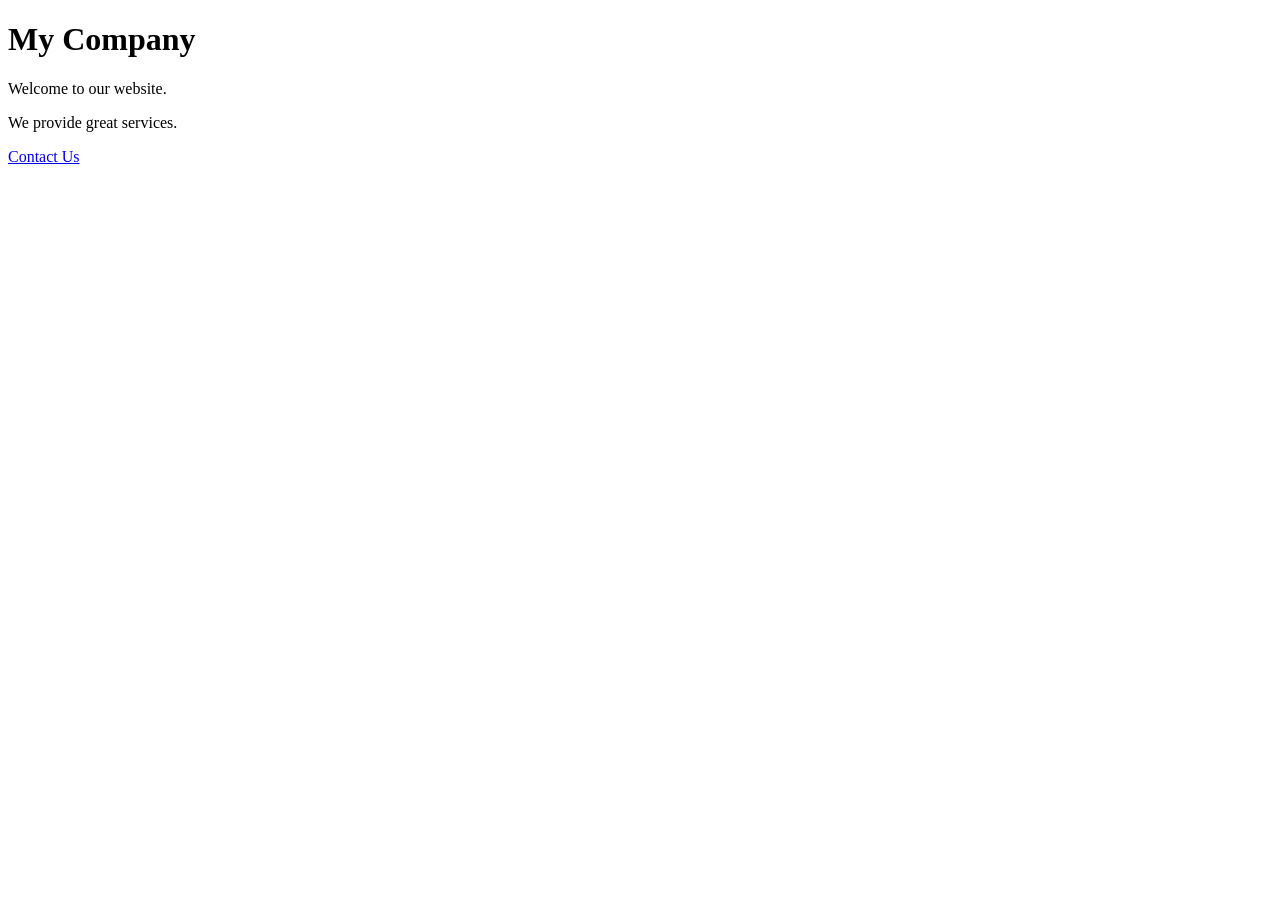
==== index.html @ 0205d760 "Rename Main.html to index.html" ====
<!DOCTYPE html>
<html lang="en">
<head>
    <meta charset="UTF-8">
    <title>My Company</title>
</head>
<body>
    <h1>My Company</h1>
    <p>Welcome to our website.</p>
    <p>We provide great services.</p>
    <a href="mailto:contact@example.com">Contact Us</a>
</body>
</html>
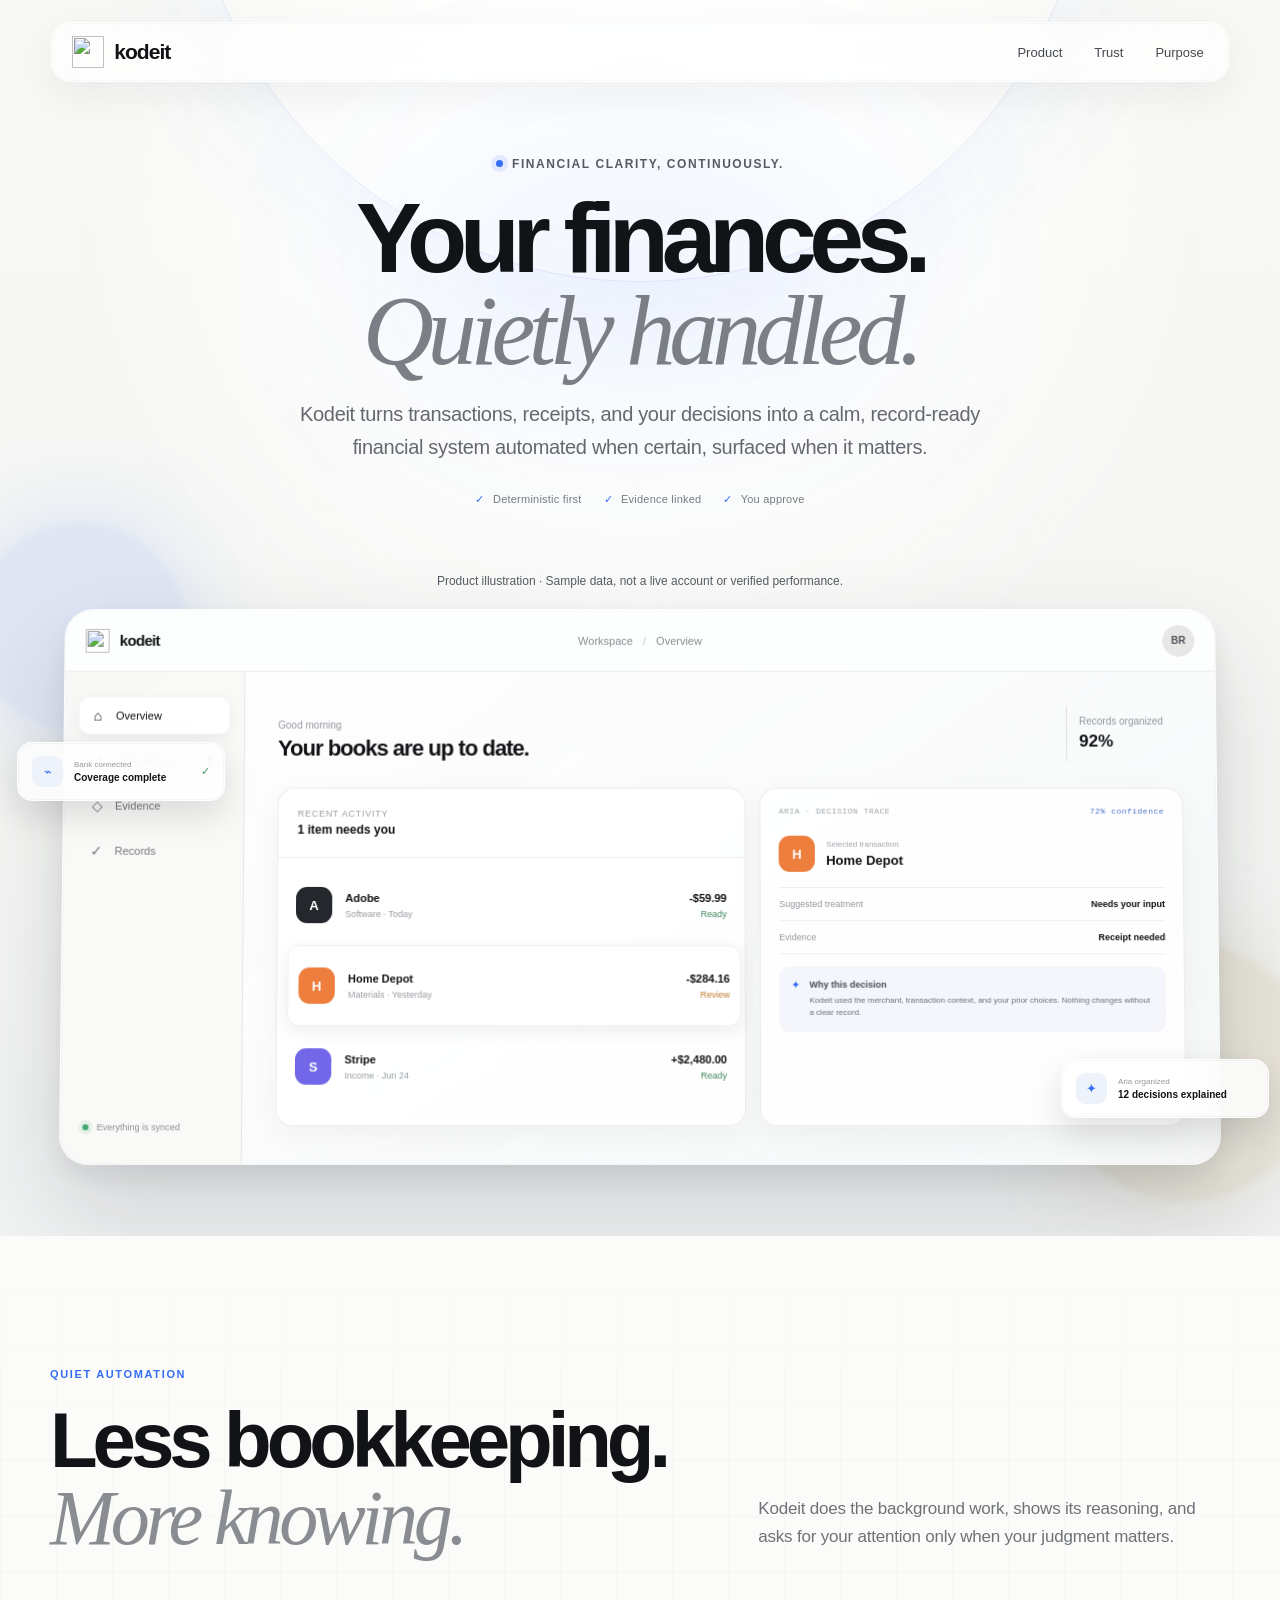
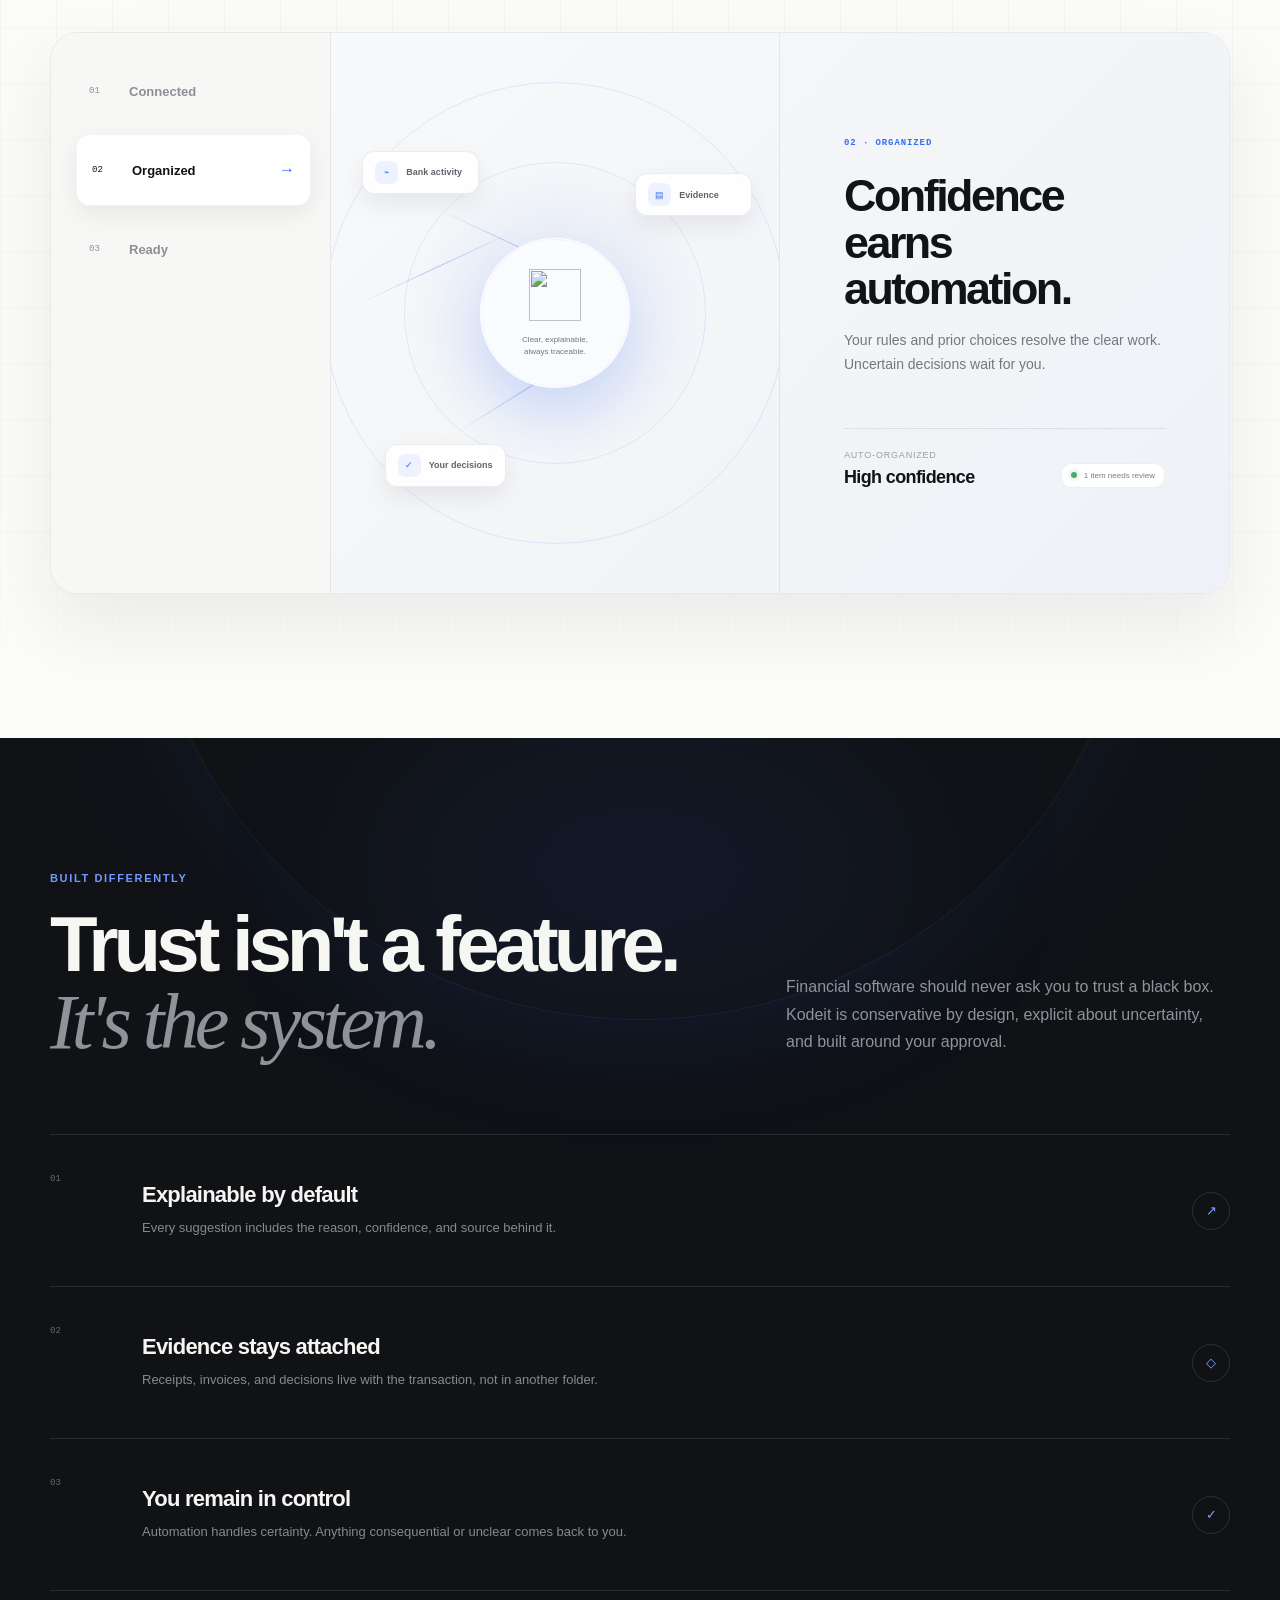
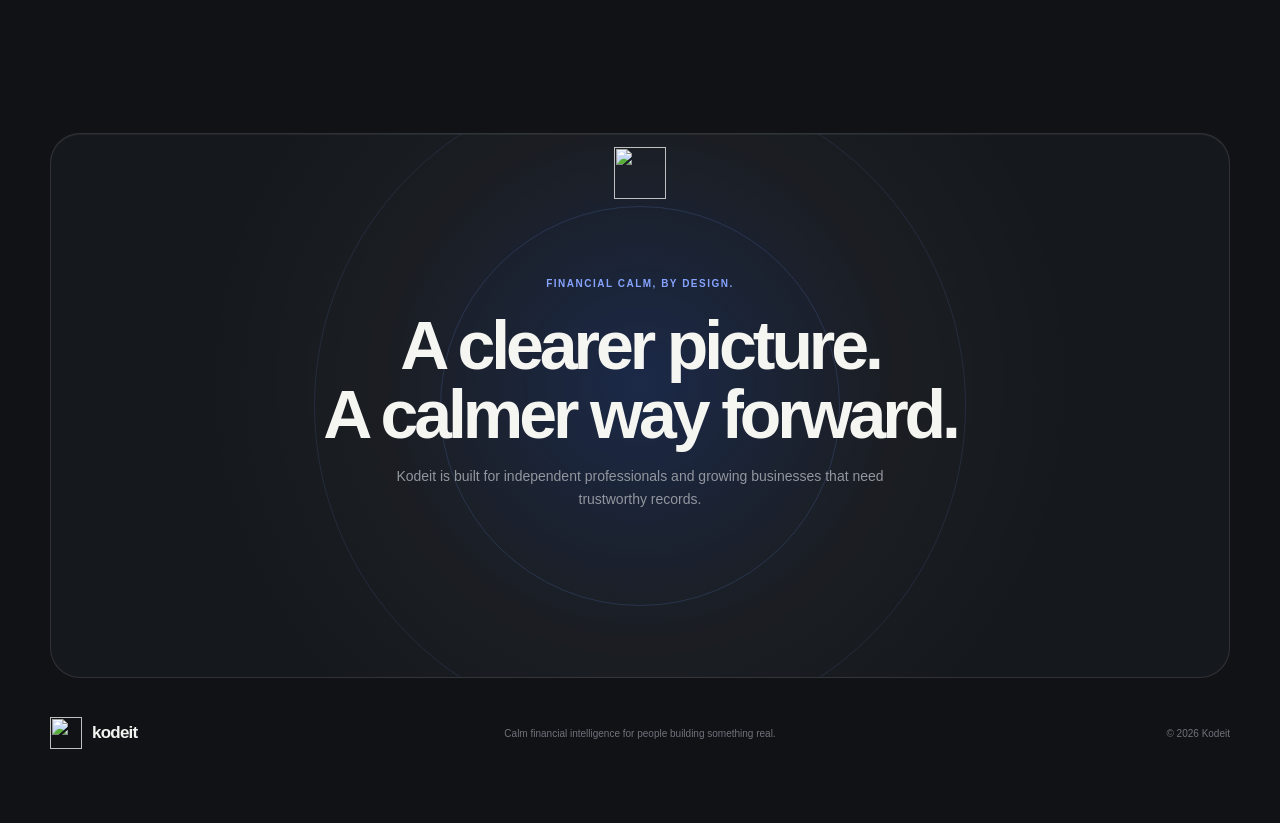
==== commit 8c054c20: "Update index.html" ====
--- a/index.html
+++ b/index.html
@@ -1,15 +1,46 @@
-
-<!DOCTYPE html>
+<!doctype html>
 <html lang="en">
 <head>
-    <meta charset="UTF-8">
-    <title>My Company</title>
+  <meta charset="utf-8">
+  <meta name="viewport" content="width=device-width, initial-scale=1">
+  <meta name="description" content="Kodeit — calm, explainable financial intelligence. Explore our approach to organized records, linked evidence, and human review.">
+  <meta name="theme-color" content="#f7f7f4">
+  <title>Kodeit — Your finances. Quietly handled.</title>
+  <link rel="icon" type="image/png" href="./assets/kodeit-logo.png">
+  <link rel="stylesheet" href="./styles.css">
+  <script src="./record-preview.js" defer></script>
 </head>
 <body>
-    <h1>My Company</h1>
-    <p>Welcome to our website.</p>
-    <p>We provide great services.</p>
-    <a href="mailto:contact@example.com">Contact Us</a>
+<a class="skip-link" href="#hero-title">Skip to content</a>
+<link rel="preload" as="image" href="./assets/kodeit-logo.png"/>
+<main id="top" class="kodeit-landing">
+<header class="site-header">
+<nav class="nav-shell" aria-label="Primary navigation"><a class="wordmark" aria-label="Kodeit home" href="#top"><img src="./assets/kodeit-logo.png" class="mark" width="300" height="300" alt="" aria-hidden="true" decoding="async"/><span>kodeit</span></a><div class="nav-links"><a href="#product">Product</a><a href="#trust">Trust</a><a href="#purpose">Purpose</a></div>
+</nav>
+</header>
+<section class="hero" aria-labelledby="hero-title"><div class="hero-glow" aria-hidden="true"></div><div class="hero-copy reveal"><div class="eyebrow"><span></span> Financial clarity, continuously.</div><h1 id="hero-title">Your finances.<br/><em>Quietly handled.</em></h1><p>Kodeit turns transactions, receipts, and your decisions into a calm, record-ready financial system automated when certain, surfaced when it matters.</p><ul class="trust-notes" aria-label="Kodeit principles"><li><span>✓</span> Deterministic first</li><li><span>✓</span> Evidence linked</li><li><span>✓</span> You approve</li></ul></div><div class="product-stage reveal-late" aria-label="Static Kodeit product illustration with sample data"><p class="preview-notice">Product illustration · Sample data, not a live account or verified performance.</p><div class="ambient-orb orb-one" aria-hidden="true"></div><div class="ambient-orb orb-two" aria-hidden="true"></div><div class="app-frame"><div class="app-topbar"><div class="mini-wordmark"><img src="./assets/kodeit-logo.png" class="mark small" width="300" height="300" alt="" aria-hidden="true" decoding="async"/> kodeit</div><div class="app-context">Workspace <span>/</span> Overview</div><div class="avatar" aria-label="Illustrative user initials">BR</div></div><div class="app-body">
+<aside class="app-sidebar" aria-label="Illustrative workspace sections"><div class="side-active static-control"><span class="side-icon">⌂</span> Overview</div><div class="static-control"><span class="side-icon">↗</span> Transactions <b>1</b></div><div class="static-control"><span class="side-icon">◇</span> Evidence</div><div class="static-control"><span class="side-icon">✓</span> Records</div><div class="sidebar-bottom"><span class="pulse-dot"></span> Everything is synced</div>
+</aside><div class="workspace"><div class="workspace-heading"><div><span>Good morning</span><h2>Your books are up to date.</h2></div><div class="readiness"><span>Records organized</span><strong>92%</strong></div></div><div class="workspace-grid">
+<section class="transactions-card" aria-label="Recent transactions"><div class="card-heading"><div><span>Recent activity</span><strong>1 item needs you</strong></div></div><div class="transaction-list"><button class="transaction-row " type="button" data-preview-record="Adobe" aria-pressed="false" aria-controls="preview-record-details"><span class="merchant-icon merchant-0">A</span><span class="merchant-copy"><strong>Adobe</strong><small>Software · Today</small></span><span class="transaction-meta"><strong>-$59.99</strong><small class="status-ready">Ready</small></span></button><button class="transaction-row selected" type="button" data-preview-record="Home Depot" aria-pressed="true" aria-controls="preview-record-details"><span class="merchant-icon merchant-1">H</span><span class="merchant-copy"><strong>Home Depot</strong><small>Materials · Yesterday</small></span><span class="transaction-meta"><strong>-$284.16</strong><small class="status-review">Review</small></span></button><button class="transaction-row " type="button" data-preview-record="Stripe" aria-pressed="false" aria-controls="preview-record-details"><span class="merchant-icon merchant-2">S</span><span class="merchant-copy"><strong>Stripe</strong><small>Income · Jun 24</small></span><span class="transaction-meta"><strong>+$2,480.00</strong><small class="status-ready">Ready</small></span></button></div>
+</section>
+<section class="clarity-card" aria-label="Details for Home Depot" id="preview-record-details" aria-live="polite" aria-atomic="true"><div class="clarity-top"><span>ARIA · DECISION TRACE</span><span class="confidence">72% confidence</span></div><div class="clarity-merchant"><span class="merchant-icon merchant-1">H</span><div><small>Selected transaction</small><strong>Home Depot</strong></div></div><div class="decision-line"><span>Suggested treatment</span><strong>Needs your input</strong></div><div class="decision-line"><span>Evidence</span><strong>Receipt needed</strong></div><div class="reason-box"><span class="reason-spark">✦</span><p><strong>Why this decision</strong>Kodeit used the merchant, transaction context, and your prior choices. Nothing changes without a clear record.</p></div>
+</section></div></div></div></div><div class="float-chip float-chip-left"><span class="chip-icon">⌁</span><div><small>Bank connected</small><strong>Coverage complete</strong></div><span class="chip-check">✓</span></div><div class="float-chip float-chip-right"><span class="chip-icon">✦</span><div><small>Aria organized</small><strong>12 decisions explained</strong></div></div></div>
+</section>
+<section id="product" class="automation-section" aria-labelledby="automation-title"><div class="section-shell"><div class="section-intro"><div><span class="section-kicker">Quiet automation</span><h2 id="automation-title">Less bookkeeping.<br/><em>More knowing.</em></h2></div><p>Kodeit does the background work, shows its reasoning, and asks for your attention only when your judgment matters.</p></div><div class="automation-experience"><div class="step-nav" aria-label="How Kodeit works"><div class="static-control"><span>01</span><strong>Connected</strong><i aria-hidden="true">→</i></div><div class="active static-control"><span>02</span><strong>Organized</strong><i aria-hidden="true">→</i></div><div class="static-control"><span>03</span><strong>Ready</strong><i aria-hidden="true">→</i></div></div><div class="automation-visual"><div class="signal-field" aria-hidden="true"><span class="signal-line line-one"></span><span class="signal-line line-two"></span><span class="signal-line line-three"></span><div class="source-pill source-bank"><span>⌁</span> Bank activity</div><div class="source-pill source-doc"><span>▤</span> Evidence</div><div class="source-pill source-rule"><span>✓</span> Your decisions</div><div class="kodeit-core"><img src="./assets/kodeit-logo.png" class="mark core-mark" width="300" height="300" alt="" aria-hidden="true" decoding="async"/><small>Clear, explainable,<br/>always traceable.</small></div></div>
+<article class="step-detail"><span class="step-number">02 · Organized</span><h3>Confidence earns automation.</h3><p>Your rules and prior choices resolve the clear work. Uncertain decisions wait for you.</p><div class="step-result"><div><small>Auto-organized</small><strong>High confidence</strong></div><span><i></i> 1 item needs review</span></div>
+</article></div></div></div>
+</section>
+<section id="trust" class="trust-section" aria-labelledby="trust-title"><div class="trust-aura" aria-hidden="true"></div><div class="section-shell trust-shell"><span class="dark-kicker">Built differently</span><div class="trust-heading"><h2 id="trust-title">Trust isn&#x27;t a feature.<br/><em>It&#x27;s the system.</em></h2><p>Financial software should never ask you to trust a black box. Kodeit is conservative by design, explicit about uncertainty, and built around your approval.</p></div><div class="principle-list">
+<article><span class="principle-number">01</span><div><h3>Explainable by default</h3><p>Every suggestion includes the reason, confidence, and source behind it.</p></div><span class="principle-icon" aria-hidden="true">↗</span>
+</article>
+<article><span class="principle-number">02</span><div><h3>Evidence stays attached</h3><p>Receipts, invoices, and decisions live with the transaction, not in another folder.</p></div><span class="principle-icon" aria-hidden="true">◇</span>
+</article>
+<article><span class="principle-number">03</span><div><h3>You remain in control</h3><p>Automation handles certainty. Anything consequential or unclear comes back to you.</p></div><span class="principle-icon" aria-hidden="true">✓</span>
+</article></div><div id="purpose" class="closing-card"><div class="closing-orbit" aria-hidden="true"><img src="./assets/kodeit-logo.png" class="mark closing-mark" width="300" height="300" alt="" aria-hidden="true" decoding="async"/></div><div class="closing-copy"><span>Financial calm, by design.</span><h2>A clearer picture.<br/>A calmer way forward.</h2><p>Kodeit is built for independent professionals and growing businesses that need trustworthy records.</p></div></div>
+<footer><a class="wordmark" aria-label="Kodeit home" href="#top"><img src="./assets/kodeit-logo.png" class="mark" width="300" height="300" alt="" aria-hidden="true" decoding="async"/><span>kodeit</span></a><p>Calm financial intelligence for people building something real.</p><span>© 2026 Kodeit</span>
+</footer></div>
+</section>
+</main>
 </body>
 </html>
 
--- a/styles.css
+++ b/styles.css
@@ -0,0 +1,1788 @@
+*{box-sizing:border-box}html{scroll-behavior:smooth}body{margin:0}img{max-width:100%}a:focus-visible{outline:2px solid #356df5;outline-offset:5px}
+/* Exact Kodeit landing-page system, scoped to the public root page. */
+.kodeit-landing {
+  --landing-ink: #111316;
+  --landing-muted: #64686f;
+  --landing-line: rgba(17, 19, 22, 0.1);
+  --landing-blue: #356df5;
+  --landing-paper: #f7f7f4;
+  --landing-white: #ffffff;
+  margin: 0;
+  min-height: 100vh;
+  background: var(--landing-paper);
+  color: var(--landing-ink);
+  font-family: "Geist", -apple-system, BlinkMacSystemFont, "Segoe UI", sans-serif;
+  overflow-x: hidden;
+}
+
+body:has(.kodeit-landing) {
+  background: var(--landing-paper);
+}
+
+body:has(.kodeit-landing)::before,
+body:has(.kodeit-landing) .app-shell::after {
+  display: none;
+}
+
+body:has(.kodeit-landing) .static-control,
+body:has(.kodeit-landing) a {
+  font: inherit;
+}
+
+body:has(.kodeit-landing) .static-control {
+  color: inherit;
+}
+
+body:has(.kodeit-landing) a {
+  color: inherit;
+  text-decoration: none;
+}
+
+body:has(.kodeit-landing) ::selection {
+  color: white;
+  background: var(--landing-blue);
+}
+
+.kodeit-landing .site-header {
+  position: absolute;
+  inset: 0 0 auto;
+  z-index: 20;
+  padding: 22px clamp(20px, 4vw, 64px);
+}
+
+.kodeit-landing .nav-shell {
+  width: min(1240px, 100%);
+  height: 60px;
+  margin: 0 auto;
+  padding: 8px 9px 8px 20px;
+  border: 1px solid rgba(255,255,255,.86);
+  border-radius: 20px;
+  display: grid;
+  grid-template-columns: 1fr auto 1fr;
+  align-items: center;
+  background: rgba(255,255,255,.66);
+  box-shadow: 0 12px 40px rgba(23,28,36,.06), inset 0 0 0 1px rgba(17,19,22,.025);
+  backdrop-filter: blur(22px) saturate(1.25);
+}
+
+.kodeit-landing .wordmark,
+.kodeit-landing .mini-wordmark {
+  display: inline-flex;
+  align-items: center;
+  gap: 10px;
+  font-weight: 630;
+  letter-spacing: -.045em;
+}
+
+.kodeit-landing .wordmark {
+  width: max-content;
+  font-size: 21px;
+}
+
+.kodeit-landing .mark {
+  position: relative;
+  display: inline-block;
+  width: 21px;
+  height: 21px;
+  overflow: hidden;
+  border-radius: 7px;
+  background: var(--landing-ink);
+}
+
+.kodeit-landing .mark i {
+  position: absolute;
+  right: 5px;
+  top: 9px;
+  display: block;
+  width: 9px;
+  height: 2.5px;
+  border-radius: 3px;
+  background: white;
+  transform-origin: 100% 50%;
+}
+
+.kodeit-landing .mark i:first-child {
+  transform: rotate(-43deg);
+}
+
+.kodeit-landing .mark i:last-child {
+  transform: rotate(43deg);
+}
+
+.kodeit-landing .mark.small {
+  width: 18px;
+  height: 18px;
+  border-radius: 6px;
+}
+
+.kodeit-landing .mark.small i {
+  right: 4px;
+  top: 8px;
+  width: 8px;
+}
+
+.kodeit-landing .nav-links {
+  display: flex;
+  align-items: center;
+  gap: 32px;
+  color: #45494f;
+  font-size: 13px;
+  font-weight: 520;
+}
+
+.kodeit-landing .nav-links a {
+  padding: 8px 0;
+  transition: color .2s ease;
+}
+
+.kodeit-landing .nav-links a:hover {
+  color: var(--landing-ink);
+}
+
+.kodeit-landing .nav-cta {
+  justify-self: end;
+  display: inline-flex;
+  height: 42px;
+  align-items: center;
+  gap: 8px;
+  padding: 0 17px;
+  border-radius: 13px;
+  background: var(--landing-ink);
+  color: white;
+  font-size: 13px;
+  font-weight: 600;
+  box-shadow: 0 8px 16px rgba(17,19,22,.14);
+  transition: transform .2s ease, box-shadow .2s ease, background .2s ease;
+}
+
+.kodeit-landing .nav-cta svg,
+.kodeit-landing .landing-button svg {
+  width: 17px;
+  height: 17px;
+  transition: transform .2s ease;
+}
+
+.kodeit-landing .nav-cta:hover,
+.kodeit-landing .button-primary:hover {
+  transform: translateY(-2px);
+  background: #202328;
+  box-shadow: 0 11px 24px rgba(17,19,22,.19);
+}
+
+.kodeit-landing .nav-cta:hover svg,
+.kodeit-landing .landing-button:hover svg {
+  transform: translate(2px,-2px);
+}
+
+.kodeit-landing .hero {
+  position: relative;
+  min-height: 100vh;
+  overflow: hidden;
+  padding: clamp(150px, 17vh, 190px) 24px 74px;
+  background:
+    radial-gradient(circle at 50% 15%, rgba(255,255,255,.94) 0 19%, transparent 46%),
+    linear-gradient(180deg, #f8f8f5 0%, #f5f6f4 70%, #f0f2f3 100%);
+}
+
+.kodeit-landing .hero::before {
+  content: "";
+  position: absolute;
+  left: 50%;
+  top: -620px;
+  width: 900px;
+  height: 900px;
+  transform: translateX(-50%);
+  border: 1px solid rgba(53,109,245,.12);
+  border-radius: 50%;
+  box-shadow: 0 0 150px rgba(53,109,245,.07);
+}
+
+.kodeit-landing .hero-glow {
+  position: absolute;
+  left: 50%;
+  top: 150px;
+  width: 520px;
+  height: 240px;
+  transform: translateX(-50%);
+  border-radius: 50%;
+  background: rgba(53,109,245,.08);
+  filter: blur(100px);
+}
+
+.kodeit-landing .hero-copy {
+  position: relative;
+  z-index: 2;
+  max-width: 880px;
+  margin: 0 auto 66px;
+  text-align: center;
+}
+
+.kodeit-landing .eyebrow {
+  display: inline-flex;
+  align-items: center;
+  gap: 9px;
+  color: #555b63;
+  font-size: 12px;
+  font-weight: 600;
+  letter-spacing: .13em;
+  text-transform: uppercase;
+}
+
+.kodeit-landing .eyebrow span {
+  width: 7px;
+  height: 7px;
+  border-radius: 50%;
+  background: var(--landing-blue);
+  box-shadow: 0 0 0 5px rgba(53,109,245,.11);
+}
+
+.kodeit-landing .hero h1 {
+  max-width: 980px;
+  margin: 22px auto;
+  font-size: clamp(54px, 7.7vw, 102px);
+  line-height: .93;
+  font-weight: 615;
+  letter-spacing: -.075em;
+}
+
+.kodeit-landing .hero h1 em {
+  color: #7a7e85;
+  font-family: Georgia, "Times New Roman", serif;
+  font-weight: 400;
+  letter-spacing: -.065em;
+}
+
+.kodeit-landing .hero-copy > p {
+  max-width: 690px;
+  margin: 0 auto;
+  color: var(--landing-muted);
+  font-size: clamp(17px, 1.7vw, 20px);
+  line-height: 1.62;
+  letter-spacing: -.016em;
+}
+
+.kodeit-landing .hero-actions {
+  display: flex;
+  justify-content: center;
+  gap: 11px;
+  margin-top: 31px;
+}
+
+.kodeit-landing .landing-button {
+  display: inline-flex;
+  min-height: 50px;
+  align-items: center;
+  justify-content: center;
+  gap: 10px;
+  padding: 0 20px;
+  border-radius: 15px;
+  font-size: 14px;
+  font-weight: 620;
+  transition: transform .2s ease, box-shadow .2s ease, background .2s ease;
+}
+
+.kodeit-landing .button-primary {
+  background: var(--landing-ink);
+  color: white;
+  box-shadow: 0 8px 20px rgba(17,19,22,.14);
+}
+
+.kodeit-landing .button-quiet {
+  border: 1px solid rgba(17,19,22,.09);
+  background: rgba(255,255,255,.7);
+  box-shadow: inset 0 1px rgba(255,255,255,.8);
+}
+
+.kodeit-landing .button-quiet:hover {
+  transform: translateY(-2px);
+  background: white;
+  box-shadow: 0 8px 20px rgba(17,19,22,.07);
+}
+
+.kodeit-landing .trust-notes {
+  display: flex;
+  justify-content: center;
+  gap: 22px;
+  margin: 27px 0 0;
+  padding: 0;
+  list-style: none;
+  color: #777b81;
+  font-size: 11px;
+  font-weight: 540;
+  letter-spacing: .02em;
+}
+
+.kodeit-landing .trust-notes span {
+  margin-right: 5px;
+  color: var(--landing-blue);
+}
+
+.kodeit-landing .product-stage {
+  position: relative;
+  width: min(1150px, 91vw);
+  margin: 0 auto;
+  perspective: 1800px;
+}
+
+.kodeit-landing .app-frame {
+  position: relative;
+  z-index: 2;
+  min-height: 552px;
+  overflow: hidden;
+  border: 1px solid rgba(255,255,255,.78);
+  border-radius: 29px;
+  background: rgba(249,250,251,.89);
+  box-shadow: 0 45px 100px rgba(28,35,46,.16), 0 12px 28px rgba(28,35,46,.08), inset 0 0 0 1px rgba(20,24,30,.06);
+  transform: rotateX(2deg);
+  transform-origin: center top;
+  backdrop-filter: blur(25px);
+}
+
+.kodeit-landing .app-topbar {
+  display: grid;
+  height: 62px;
+  grid-template-columns: 1fr auto 1fr;
+  align-items: center;
+  padding: 0 20px;
+  border-bottom: 1px solid rgba(17,19,22,.08);
+  background: rgba(255,255,255,.75);
+}
+
+.kodeit-landing .mini-wordmark {
+  font-size: 15px;
+}
+
+.kodeit-landing .app-context {
+  color: #898d93;
+  font-size: 11px;
+}
+
+.kodeit-landing .app-context span {
+  margin: 0 7px;
+  color: #c1c4c8;
+}
+
+.kodeit-landing .avatar {
+  justify-self: end;
+  display: grid;
+  width: 32px;
+  height: 32px;
+  place-items: center;
+  border-radius: 50%;
+  background: #e7e8e6;
+  color: #4f5358;
+  font-size: 10px;
+  font-weight: 700;
+}
+
+.kodeit-landing .app-body {
+  display: grid;
+  grid-template-columns: 180px 1fr;
+  min-height: 489px;
+}
+
+.kodeit-landing .app-sidebar {
+  display: flex;
+  flex-direction: column;
+  gap: 7px;
+  padding: 25px 14px 18px;
+  border-right: 1px solid rgba(17,19,22,.075);
+  background: rgba(248,248,246,.7);
+}
+
+.kodeit-landing .app-sidebar .static-control {
+  display: flex;
+  height: 38px;
+  align-items: center;
+  gap: 10px;
+  padding: 0 11px;
+  border: 0;
+  border-radius: 10px;
+  background: transparent;
+  color: #72767d;
+  font-size: 11px;
+  font-weight: 520;
+  text-align: left;
+}
+
+.kodeit-landing .app-sidebar .side-active {
+  background: white;
+  color: var(--landing-ink);
+  box-shadow: 0 4px 16px rgba(17,19,22,.055), inset 0 0 0 1px rgba(17,19,22,.04);
+}
+
+.kodeit-landing .side-icon {
+  display: inline-grid;
+  width: 16px;
+  place-items: center;
+  font-size: 14px;
+}
+
+.kodeit-landing .app-sidebar b {
+  display: grid;
+  width: 18px;
+  height: 18px;
+  margin-left: auto;
+  place-items: center;
+  border-radius: 7px;
+  background: #eef1f8;
+  color: var(--landing-blue);
+  font-size: 9px;
+}
+
+.kodeit-landing .sidebar-bottom {
+  display: flex;
+  align-items: center;
+  gap: 8px;
+  margin-top: auto;
+  padding: 13px 8px;
+  color: #8b8f94;
+  font-size: 9px;
+}
+
+.kodeit-landing .pulse-dot {
+  width: 6px;
+  height: 6px;
+  border-radius: 50%;
+  background: #42a670;
+  box-shadow: 0 0 0 4px rgba(66,166,112,.11);
+}
+
+.kodeit-landing .workspace {
+  min-width: 0;
+  padding: 34px 33px;
+  background: linear-gradient(145deg, rgba(255,255,255,.8), rgba(244,246,247,.68));
+}
+
+.kodeit-landing .workspace-heading {
+  display: flex;
+  align-items: end;
+  justify-content: space-between;
+  gap: 20px;
+  margin-bottom: 26px;
+}
+
+.kodeit-landing .workspace-heading span,
+.kodeit-landing .readiness span {
+  display: block;
+  margin-bottom: 5px;
+  color: #92969d;
+  font-size: 10px;
+}
+
+.kodeit-landing .workspace-heading h2 {
+  margin: 0;
+  font-size: 22px;
+  font-weight: 590;
+  letter-spacing: -.045em;
+}
+
+.kodeit-landing .readiness {
+  min-width: 116px;
+  padding: 10px 12px;
+  border-left: 1px solid rgba(17,19,22,.1);
+}
+
+.kodeit-landing .readiness strong {
+  font-size: 17px;
+  font-weight: 620;
+}
+
+.kodeit-landing .workspace-grid {
+  display: grid;
+  grid-template-columns: minmax(310px, 1.05fr) minmax(250px, .95fr);
+  gap: 14px;
+}
+
+.kodeit-landing .transactions-card,
+.kodeit-landing .clarity-card {
+  min-width: 0;
+  height: 336px;
+  border: 1px solid rgba(17,19,22,.075);
+  border-radius: 17px;
+  background: rgba(255,255,255,.84);
+  box-shadow: 0 8px 30px rgba(17,19,22,.045), inset 0 1px white;
+}
+
+.kodeit-landing .card-heading {
+  display: flex;
+  height: 69px;
+  align-items: center;
+  justify-content: space-between;
+  padding: 0 16px 0 19px;
+  border-bottom: 1px solid rgba(17,19,22,.07);
+}
+
+.kodeit-landing .card-heading span {
+  display: block;
+  margin-bottom: 4px;
+  color: #999da3;
+  font-size: 9px;
+  letter-spacing: .08em;
+  text-transform: uppercase;
+}
+
+.kodeit-landing .card-heading strong {
+  display: block;
+  font-size: 12px;
+}
+
+.kodeit-landing .card-heading .static-control {
+  border: 0;
+  background: transparent;
+  color: #a2a5aa;
+  letter-spacing: 2px;
+}
+
+.kodeit-landing .transaction-list {
+  padding: 7px;
+}
+
+.kodeit-landing .transaction-row {
+  display: grid;
+  width: 100%;
+  min-height: 80px;
+  grid-template-columns: 38px 1fr auto;
+  align-items: center;
+  gap: 11px;
+  padding: 11px;
+  border: 0;
+  border-radius: 12px;
+  background: transparent;
+  cursor: pointer;
+  text-align: left;
+  transition: background .2s ease, transform .2s ease, box-shadow .2s ease;
+}
+
+.kodeit-landing .transaction-row:hover {
+  background: rgba(244,246,248,.78);
+}
+
+.kodeit-landing .transaction-row.selected {
+  transform: translateX(3px);
+  background: white;
+  box-shadow: 0 5px 18px rgba(17,19,22,.07), inset 0 0 0 1px rgba(17,19,22,.055);
+}
+
+.kodeit-landing .merchant-icon {
+  display: grid;
+  width: 36px;
+  height: 36px;
+  place-items: center;
+  border-radius: 11px;
+  background: #24272c;
+  color: white;
+  font-size: 13px;
+  font-weight: 700;
+}
+
+.kodeit-landing .merchant-1 {
+  background: #ed7e3d;
+}
+
+.kodeit-landing .merchant-2 {
+  background: #7167e8;
+}
+
+.kodeit-landing .merchant-copy,
+.kodeit-landing .transaction-meta {
+  display: flex;
+  min-width: 0;
+  flex-direction: column;
+  gap: 5px;
+}
+
+.kodeit-landing .merchant-copy strong,
+.kodeit-landing .transaction-meta strong {
+  font-size: 11px;
+  white-space: nowrap;
+}
+
+.kodeit-landing .merchant-copy small,
+.kodeit-landing .transaction-meta small {
+  color: #979ba1;
+  font-size: 9px;
+  white-space: nowrap;
+}
+
+.kodeit-landing .transaction-meta {
+  align-items: flex-end;
+}
+
+.kodeit-landing .transaction-meta .status-ready {
+  color: #438860;
+}
+
+.kodeit-landing .transaction-meta .status-review {
+  color: #c17b2d;
+}
+
+.kodeit-landing .clarity-card {
+  display: flex;
+  flex-direction: column;
+  padding: 18px;
+}
+
+.kodeit-landing .clarity-top {
+  display: flex;
+  align-items: center;
+  justify-content: space-between;
+  gap: 10px;
+  color: #a0a4aa;
+  font-family: "Geist Mono", monospace;
+  font-size: 8px;
+  letter-spacing: .06em;
+}
+
+.kodeit-landing .clarity-top .confidence {
+  color: #4772d1;
+}
+
+.kodeit-landing .clarity-merchant {
+  display: flex;
+  align-items: center;
+  gap: 11px;
+  padding: 20px 0 15px;
+  border-bottom: 1px solid rgba(17,19,22,.07);
+}
+
+.kodeit-landing .clarity-merchant small,
+.kodeit-landing .clarity-merchant strong {
+  display: block;
+}
+
+.kodeit-landing .clarity-merchant small {
+  margin-bottom: 4px;
+  color: #a0a4aa;
+  font-size: 8px;
+}
+
+.kodeit-landing .clarity-merchant strong {
+  font-size: 13px;
+}
+
+.kodeit-landing .decision-line {
+  display: flex;
+  align-items: center;
+  justify-content: space-between;
+  gap: 12px;
+  padding: 11px 0;
+  border-bottom: 1px solid rgba(17,19,22,.06);
+  font-size: 9px;
+}
+
+.kodeit-landing .decision-line span {
+  color: #969aa0;
+}
+
+.kodeit-landing .decision-line strong {
+  font-size: 9px;
+  font-weight: 610;
+  text-align: right;
+}
+
+.kodeit-landing .reason-box {
+  display: flex;
+  gap: 9px;
+  margin-top: 12px;
+  padding: 12px;
+  border-radius: 11px;
+  background: #f4f6fb;
+  color: #6a6f78;
+}
+
+.kodeit-landing .reason-spark {
+  color: var(--landing-blue);
+  font-size: 11px;
+}
+
+.kodeit-landing .reason-box p {
+  margin: 0;
+  font-size: 8px;
+  line-height: 1.55;
+}
+
+.kodeit-landing .reason-box strong {
+  display: block;
+  margin-bottom: 2px;
+  color: #474b52;
+  font-size: 9px;
+}
+
+.kodeit-landing .approve-button {
+  display: flex;
+  height: 35px;
+  align-items: center;
+  justify-content: space-between;
+  margin-top: auto;
+  padding: 0 12px;
+  border: 1px solid rgba(17,19,22,.09);
+  border-radius: 9px;
+  background: white;
+  color: var(--landing-ink);
+  font-size: 9px;
+  font-weight: 620;
+  cursor: pointer;
+  transition: background .2s ease, transform .2s ease;
+}
+
+.kodeit-landing .approve-button:hover {
+  transform: translateY(-1px);
+  background: #f8f9fa;
+}
+
+.kodeit-landing .ambient-orb {
+  position: absolute;
+  z-index: 1;
+  border-radius: 50%;
+  filter: blur(3px);
+}
+
+.kodeit-landing .orb-one {
+  left: -90px;
+  top: -50px;
+  width: 210px;
+  height: 210px;
+  background: rgba(133,163,246,.2);
+  box-shadow: 0 0 100px rgba(53,109,245,.18);
+}
+
+.kodeit-landing .orb-two {
+  right: -100px;
+  bottom: -40px;
+  width: 260px;
+  height: 260px;
+  background: rgba(225,218,199,.58);
+  box-shadow: 0 0 90px rgba(195,175,132,.22);
+}
+
+.kodeit-landing .float-chip {
+  position: absolute;
+  z-index: 4;
+  display: flex;
+  min-width: 208px;
+  align-items: center;
+  gap: 11px;
+  padding: 13px 14px;
+  border: 1px solid rgba(255,255,255,.86);
+  border-radius: 15px;
+  background: rgba(255,255,255,.82);
+  box-shadow: 0 14px 35px rgba(17,19,22,.13), inset 0 0 0 1px rgba(17,19,22,.035);
+  backdrop-filter: blur(20px);
+  animation: landing-float 6s ease-in-out infinite;
+}
+
+.kodeit-landing .float-chip-left {
+  left: -48px;
+  top: 170px;
+}
+
+.kodeit-landing .float-chip-right {
+  right: -54px;
+  bottom: 44px;
+  animation-delay: -3s;
+}
+
+.kodeit-landing .chip-icon {
+  display: grid;
+  width: 31px;
+  height: 31px;
+  place-items: center;
+  border-radius: 9px;
+  background: #eef2fb;
+  color: var(--landing-blue);
+  font-size: 13px;
+}
+
+.kodeit-landing .float-chip div {
+  display: flex;
+  flex-direction: column;
+  gap: 3px;
+}
+
+.kodeit-landing .float-chip small {
+  color: #93979d;
+  font-size: 8px;
+}
+
+.kodeit-landing .float-chip strong {
+  font-size: 10px;
+}
+
+.kodeit-landing .chip-check {
+  margin-left: auto;
+  color: #46956a;
+  font-size: 11px;
+}
+
+.kodeit-landing .section-shell {
+  width: min(1180px, calc(100% - 48px));
+  margin: 0 auto;
+}
+
+.kodeit-landing .automation-section {
+  position: relative;
+  padding: 132px 0 144px;
+  background: #fbfbf9;
+}
+
+.kodeit-landing .automation-section::before {
+  content: "";
+  position: absolute;
+  inset: 0;
+  pointer-events: none;
+  background-image:
+    linear-gradient(rgba(17,19,22,.025) 1px, transparent 1px),
+    linear-gradient(90deg, rgba(17,19,22,.025) 1px, transparent 1px);
+  background-size: 56px 56px;
+  mask-image: linear-gradient(to bottom, transparent, black 20%, black 78%, transparent);
+}
+
+.kodeit-landing .section-intro {
+  position: relative;
+  display: grid;
+  grid-template-columns: 1.15fr .85fr;
+  align-items: end;
+  gap: 70px;
+  margin-bottom: 76px;
+}
+
+.kodeit-landing .section-kicker,
+.kodeit-landing .dark-kicker {
+  display: block;
+  margin-bottom: 22px;
+  color: var(--landing-blue);
+  font-size: 11px;
+  font-weight: 650;
+  letter-spacing: .15em;
+  text-transform: uppercase;
+}
+
+.kodeit-landing .section-intro h2,
+.kodeit-landing .trust-heading h2 {
+  margin: 0;
+  font-size: clamp(48px, 6.2vw, 78px);
+  line-height: .98;
+  font-weight: 610;
+  letter-spacing: -.065em;
+}
+
+.kodeit-landing .section-intro h2 em,
+.kodeit-landing .trust-heading h2 em {
+  color: #898c90;
+  font-family: Georgia, "Times New Roman", serif;
+  font-weight: 400;
+  letter-spacing: -.055em;
+}
+
+.kodeit-landing .section-intro > p {
+  max-width: 480px;
+  margin: 0 0 5px;
+  color: #6e7278;
+  font-size: 17px;
+  line-height: 1.65;
+  letter-spacing: -.012em;
+}
+
+.kodeit-landing .automation-experience {
+  position: relative;
+  display: grid;
+  grid-template-columns: 280px 1fr;
+  min-height: 560px;
+  overflow: hidden;
+  border: 1px solid rgba(17,19,22,.09);
+  border-radius: 28px;
+  background: white;
+  box-shadow: 0 30px 70px rgba(32,38,46,.08), inset 0 1px white;
+}
+
+.kodeit-landing .step-nav {
+  display: flex;
+  flex-direction: column;
+  gap: 7px;
+  padding: 22px;
+  border-right: 1px solid rgba(17,19,22,.075);
+  background: #f7f7f5;
+}
+
+.kodeit-landing .step-nav .static-control {
+  position: relative;
+  display: grid;
+  width: 100%;
+  height: 72px;
+  grid-template-columns: 32px 1fr auto;
+  align-items: center;
+  gap: 8px;
+  padding: 0 16px;
+  border: 0;
+  border-radius: 14px;
+  background: transparent;
+  color: #8c9095;
+  cursor: pointer;
+  text-align: left;
+  transition: color .25s ease, background .25s ease, box-shadow .25s ease, transform .25s ease;
+}
+
+.kodeit-landing .step-nav .static-control:hover {
+  background: rgba(255,255,255,.55);
+  color: var(--landing-ink);
+}
+
+.kodeit-landing .step-nav .static-control.active {
+  transform: translateX(3px);
+  background: white;
+  color: var(--landing-ink);
+  box-shadow: 0 8px 24px rgba(17,19,22,.065), inset 0 0 0 1px rgba(17,19,22,.045);
+}
+
+.kodeit-landing .step-nav .static-control span {
+  font-family: "Geist Mono", monospace;
+  font-size: 9px;
+}
+
+.kodeit-landing .step-nav .static-control strong {
+  font-size: 13px;
+  font-weight: 600;
+}
+
+.kodeit-landing .step-nav .static-control i {
+  font-style: normal;
+  opacity: 0;
+  transform: translateX(-4px);
+  transition: .25s ease;
+}
+
+.kodeit-landing .step-nav .static-control.active i {
+  color: var(--landing-blue);
+  opacity: 1;
+  transform: translateX(0);
+}
+
+.kodeit-landing .automation-visual {
+  display: grid;
+  grid-template-columns: 1fr 1fr;
+  min-width: 0;
+  background: linear-gradient(135deg, #f8f9fa 0%, #f2f4f7 58%, #eef2f8 100%);
+}
+
+.kodeit-landing .signal-field {
+  position: relative;
+  min-height: 560px;
+  overflow: hidden;
+  border-right: 1px solid rgba(17,19,22,.07);
+  background: radial-gradient(circle at 50% 50%, rgba(53,109,245,.12), transparent 42%);
+}
+
+.kodeit-landing .signal-field::before,
+.kodeit-landing .signal-field::after {
+  content: "";
+  position: absolute;
+  left: 50%;
+  top: 50%;
+  border: 1px solid rgba(53,109,245,.12);
+  border-radius: 50%;
+  transform: translate(-50%,-50%);
+}
+
+.kodeit-landing .signal-field::before {
+  width: 300px;
+  height: 300px;
+}
+
+.kodeit-landing .signal-field::after {
+  width: 460px;
+  height: 460px;
+}
+
+.kodeit-landing .kodeit-core {
+  position: absolute;
+  z-index: 3;
+  left: 50%;
+  top: 50%;
+  display: flex;
+  width: 150px;
+  height: 150px;
+  flex-direction: column;
+  align-items: center;
+  justify-content: center;
+  gap: 13px;
+  transform: translate(-50%,-50%);
+  border: 1px solid rgba(255,255,255,.86);
+  border-radius: 50%;
+  background: rgba(255,255,255,.8);
+  box-shadow: 0 24px 50px rgba(53,109,245,.15), inset 0 0 0 1px rgba(53,109,245,.06);
+  backdrop-filter: blur(18px);
+}
+
+.kodeit-landing .kodeit-core small {
+  color: #72777e;
+  font-size: 8px;
+  line-height: 1.4;
+  text-align: center;
+}
+
+.kodeit-landing .core-mark {
+  width: 34px;
+  height: 34px;
+  border-radius: 11px;
+}
+
+.kodeit-landing .core-mark i {
+  right: 8px;
+  top: 15px;
+  width: 14px;
+  height: 3px;
+}
+
+.kodeit-landing .source-pill {
+  position: absolute;
+  z-index: 2;
+  display: flex;
+  min-width: 117px;
+  height: 43px;
+  align-items: center;
+  gap: 8px;
+  padding: 0 12px;
+  border: 1px solid rgba(17,19,22,.08);
+  border-radius: 12px;
+  background: rgba(255,255,255,.87);
+  box-shadow: 0 10px 24px rgba(17,19,22,.07);
+  color: #5f646b;
+  font-size: 9px;
+  font-weight: 590;
+  backdrop-filter: blur(12px);
+}
+
+.kodeit-landing .source-pill span {
+  display: grid;
+  width: 23px;
+  height: 23px;
+  place-items: center;
+  border-radius: 7px;
+  background: #edf2fe;
+  color: var(--landing-blue);
+}
+
+.kodeit-landing .source-bank {
+  left: 7%;
+  top: 21%;
+}
+
+.kodeit-landing .source-doc {
+  right: 6%;
+  top: 25%;
+}
+
+.kodeit-landing .source-rule {
+  left: 12%;
+  bottom: 19%;
+}
+
+.kodeit-landing .signal-line {
+  position: absolute;
+  z-index: 1;
+  height: 1px;
+  background: linear-gradient(90deg, transparent, rgba(53,109,245,.35), transparent);
+  transform-origin: left center;
+}
+
+.kodeit-landing .line-one {
+  left: 23%;
+  top: 31%;
+  width: 190px;
+  transform: rotate(25deg);
+}
+
+.kodeit-landing .line-two {
+  right: 18%;
+  top: 35%;
+  width: 180px;
+  transform: rotate(155deg);
+}
+
+.kodeit-landing .line-three {
+  left: 27%;
+  bottom: 28%;
+  width: 180px;
+  transform: rotate(-32deg);
+}
+
+.kodeit-landing .step-detail {
+  display: flex;
+  flex-direction: column;
+  justify-content: center;
+  padding: clamp(38px, 5vw, 70px);
+  animation: landing-detail-in .45s cubic-bezier(.2,.7,.2,1) both;
+}
+
+.kodeit-landing .step-number {
+  color: var(--landing-blue);
+  font-family: "Geist Mono", monospace;
+  font-size: 9px;
+  font-weight: 600;
+  letter-spacing: .1em;
+  text-transform: uppercase;
+}
+
+.kodeit-landing .step-detail h3 {
+  margin: 24px 0 17px;
+  font-size: clamp(31px, 3.5vw, 47px);
+  line-height: 1.04;
+  font-weight: 590;
+  letter-spacing: -.055em;
+}
+
+.kodeit-landing .step-detail > p {
+  margin: 0;
+  color: #73777e;
+  font-size: 14px;
+  line-height: 1.7;
+}
+
+.kodeit-landing .step-result {
+  display: flex;
+  align-items: flex-end;
+  justify-content: space-between;
+  gap: 18px;
+  margin-top: 52px;
+  padding-top: 21px;
+  border-top: 1px solid rgba(17,19,22,.09);
+}
+
+.kodeit-landing .step-result small,
+.kodeit-landing .step-result strong {
+  display: block;
+}
+
+.kodeit-landing .step-result small {
+  margin-bottom: 7px;
+  color: #999da3;
+  font-size: 9px;
+  letter-spacing: .09em;
+  text-transform: uppercase;
+}
+
+.kodeit-landing .step-result strong {
+  font-size: 18px;
+  letter-spacing: -.035em;
+}
+
+.kodeit-landing .step-result > span {
+  padding: 8px 10px;
+  border-radius: 10px;
+  background: white;
+  box-shadow: inset 0 0 0 1px rgba(17,19,22,.07);
+  color: #777b81;
+  font-size: 8px;
+  white-space: nowrap;
+}
+
+.kodeit-landing .step-result > span i {
+  display: inline-block;
+  width: 6px;
+  height: 6px;
+  margin-right: 5px;
+  border-radius: 50%;
+  background: #4cab72;
+  box-shadow: 0 0 0 3px rgba(76,171,114,.1);
+}
+
+.kodeit-landing .trust-section {
+  position: relative;
+  overflow: hidden;
+  padding: 134px 0 35px;
+  background: #101216;
+  color: #f5f5f2;
+}
+
+.kodeit-landing .trust-section::before {
+  content: "";
+  position: absolute;
+  left: 50%;
+  top: -720px;
+  width: 1000px;
+  height: 1000px;
+  transform: translateX(-50%);
+  border: 1px solid rgba(107,145,255,.11);
+  border-radius: 50%;
+  box-shadow: 0 0 160px rgba(53,109,245,.08);
+}
+
+.kodeit-landing .trust-aura {
+  position: absolute;
+  left: 50%;
+  top: 40px;
+  width: 520px;
+  height: 180px;
+  transform: translateX(-50%);
+  border-radius: 50%;
+  background: rgba(53,109,245,.13);
+  filter: blur(100px);
+}
+
+.kodeit-landing .trust-shell {
+  position: relative;
+  z-index: 2;
+}
+
+.kodeit-landing .dark-kicker {
+  color: #7498ff;
+}
+
+.kodeit-landing .trust-heading {
+  display: grid;
+  grid-template-columns: 1.2fr .8fr;
+  align-items: end;
+  gap: 70px;
+  padding-bottom: 74px;
+}
+
+.kodeit-landing .trust-heading h2 {
+  color: #f6f6f2;
+}
+
+.kodeit-landing .trust-heading h2 em {
+  color: #8f9299;
+}
+
+.kodeit-landing .trust-heading > p {
+  max-width: 450px;
+  margin: 0 0 5px;
+  color: #8f939b;
+  font-size: 16px;
+  line-height: 1.7;
+}
+
+.kodeit-landing .principle-list {
+  border-top: 1px solid rgba(255,255,255,.11);
+}
+
+.kodeit-landing .principle-list article {
+  display: grid;
+  min-height: 152px;
+  grid-template-columns: 70px 1fr auto;
+  align-items: center;
+  gap: 22px;
+  border-bottom: 1px solid rgba(255,255,255,.11);
+  transition: background .25s ease, padding .25s ease;
+}
+
+.kodeit-landing .principle-list article:hover {
+  padding: 0 20px;
+  background: rgba(255,255,255,.025);
+}
+
+.kodeit-landing .principle-number {
+  align-self: start;
+  margin-top: 39px;
+  color: #62666e;
+  font-family: "Geist Mono", monospace;
+  font-size: 9px;
+}
+
+.kodeit-landing .principle-list h3 {
+  margin: 0 0 9px;
+  font-size: 22px;
+  font-weight: 550;
+  letter-spacing: -.035em;
+}
+
+.kodeit-landing .principle-list p {
+  max-width: 590px;
+  margin: 0;
+  color: #858991;
+  font-size: 13px;
+  line-height: 1.65;
+}
+
+.kodeit-landing .principle-icon {
+  display: grid;
+  width: 38px;
+  height: 38px;
+  place-items: center;
+  border: 1px solid rgba(255,255,255,.12);
+  border-radius: 50%;
+  color: #7e9fff;
+  font-size: 13px;
+}
+
+.kodeit-landing .closing-card {
+  position: relative;
+  display: grid;
+  min-height: 545px;
+  place-items: center;
+  margin-top: 142px;
+  overflow: hidden;
+  border: 1px solid rgba(255,255,255,.11);
+  border-radius: 30px;
+  background: radial-gradient(circle at 50% 46%, rgba(53,109,245,.2), rgba(255,255,255,.025) 39%, transparent 67%), #15181d;
+  box-shadow: inset 0 1px rgba(255,255,255,.05);
+  text-align: center;
+}
+
+.kodeit-landing .closing-card::before {
+  content: "";
+  position: absolute;
+  left: 50%;
+  top: 50%;
+  width: 650px;
+  height: 650px;
+  transform: translate(-50%,-50%);
+  border: 1px solid rgba(116,152,255,.12);
+  border-radius: 50%;
+}
+
+.kodeit-landing .closing-orbit {
+  position: absolute;
+  left: 50%;
+  top: 50%;
+  width: 400px;
+  height: 400px;
+  transform: translate(-50%,-50%);
+  border: 1px solid rgba(116,152,255,.17);
+  border-radius: 50%;
+  animation: landing-breathe 5s ease-in-out infinite;
+}
+
+.kodeit-landing .closing-mark {
+  position: absolute;
+  left: 50%;
+  top: -18px;
+  width: 38px;
+  height: 38px;
+  transform: translateX(-50%);
+  border: 1px solid rgba(255,255,255,.18);
+  background: #1f56df;
+  box-shadow: 0 0 34px rgba(53,109,245,.42);
+}
+
+.kodeit-landing .closing-mark i {
+  right: 9px;
+  top: 16px;
+  width: 15px;
+  height: 3px;
+}
+
+.kodeit-landing .closing-copy {
+  position: relative;
+  z-index: 2;
+  padding: 70px 24px;
+}
+
+.kodeit-landing .closing-copy > span {
+  color: #86a4ff;
+  font-size: 10px;
+  font-weight: 650;
+  letter-spacing: .15em;
+  text-transform: uppercase;
+}
+
+.kodeit-landing .closing-copy h2 {
+  margin: 20px 0 16px;
+  font-size: clamp(42px, 5.8vw, 68px);
+  line-height: 1.02;
+  font-weight: 580;
+  letter-spacing: -.06em;
+}
+
+.kodeit-landing .closing-copy p {
+  max-width: 510px;
+  margin: 0 auto 27px;
+  color: #92969e;
+  font-size: 14px;
+  line-height: 1.65;
+}
+
+.kodeit-landing .button-light {
+  background: #f5f5f2;
+  color: #14161a;
+  box-shadow: 0 10px 25px rgba(0,0,0,.2);
+}
+
+.kodeit-landing .button-light:hover {
+  transform: translateY(-2px);
+  background: white;
+  box-shadow: 0 14px 32px rgba(0,0,0,.3);
+}
+
+.kodeit-landing footer {
+  display: grid;
+  min-height: 110px;
+  grid-template-columns: 1fr auto 1fr;
+  align-items: center;
+  gap: 24px;
+  color: #6f737a;
+  font-size: 10px;
+}
+
+.kodeit-landing footer .wordmark {
+  color: #f2f2ef;
+  font-size: 17px;
+}
+
+.kodeit-landing footer .wordmark .mark {
+  background: #f2f2ef;
+}
+
+.kodeit-landing footer .wordmark .mark i {
+  background: #111316;
+}
+
+.kodeit-landing footer p {
+  margin: 0;
+}
+
+.kodeit-landing footer > span {
+  justify-self: end;
+}
+
+.kodeit-landing .reveal {
+  animation: landing-rise .8s cubic-bezier(.2,.75,.2,1) both;
+}
+
+.kodeit-landing .reveal-late {
+  animation: landing-rise 1s .15s cubic-bezier(.2,.75,.2,1) both;
+}
+
+@keyframes landing-detail-in {
+  from { opacity: 0; transform: translateY(12px); }
+  to { opacity: 1; transform: translateY(0); }
+}
+
+@keyframes landing-breathe {
+  0%,100% { transform: translate(-50%,-50%) scale(1); opacity: .72; }
+  50% { transform: translate(-50%,-50%) scale(1.035); opacity: 1; }
+}
+
+@keyframes landing-rise {
+  from { opacity: 0; transform: translateY(20px); }
+  to { opacity: 1; transform: translateY(0); }
+}
+
+@keyframes landing-float {
+  0%,100% { transform: translateY(0); }
+  50% { transform: translateY(-8px); }
+}
+
+@media (max-width: 900px) {
+  .kodeit-landing .nav-shell {
+    grid-template-columns: 1fr auto;
+  }
+
+  .kodeit-landing .nav-links {
+    display: none;
+  }
+
+  .kodeit-landing .nav-cta {
+    font-size: 12px;
+  }
+
+  .kodeit-landing .hero {
+    padding-top: 145px;
+  }
+
+  .kodeit-landing .hero-copy {
+    margin-bottom: 52px;
+  }
+
+  .kodeit-landing .product-stage {
+    width: 1120px;
+    max-width: none;
+    transform: translateX(calc((100vw - 1120px) / 2));
+  }
+
+  .kodeit-landing .float-chip-left {
+    left: 120px;
+  }
+
+  .kodeit-landing .float-chip-right {
+    right: 120px;
+  }
+
+  .kodeit-landing .section-intro,
+  .kodeit-landing .trust-heading {
+    grid-template-columns: 1fr;
+    gap: 30px;
+  }
+
+  .kodeit-landing .section-intro > p,
+  .kodeit-landing .trust-heading > p {
+    max-width: 600px;
+  }
+
+  .kodeit-landing .automation-experience {
+    grid-template-columns: 1fr;
+  }
+
+  .kodeit-landing .step-nav {
+    flex-direction: row;
+    padding: 12px;
+    border-right: 0;
+    border-bottom: 1px solid rgba(17,19,22,.075);
+  }
+
+  .kodeit-landing .step-nav .static-control {
+    grid-template-columns: 24px 1fr;
+  }
+
+  .kodeit-landing .step-nav .static-control i {
+    display: none;
+  }
+
+  .kodeit-landing .automation-visual,
+  .kodeit-landing .signal-field {
+    min-height: 520px;
+  }
+}
+
+@media (max-width: 620px) {
+  .kodeit-landing .site-header {
+    padding: 14px;
+  }
+
+  .kodeit-landing .nav-shell {
+    height: 54px;
+    padding-left: 14px;
+    border-radius: 16px;
+  }
+
+  .kodeit-landing .wordmark {
+    font-size: 19px;
+  }
+
+  .kodeit-landing .mark {
+    width: 19px;
+    height: 19px;
+  }
+
+  .kodeit-landing .nav-cta {
+    height: 38px;
+    padding: 0 12px;
+  }
+
+  .kodeit-landing .nav-cta svg {
+    display: none;
+  }
+
+  .kodeit-landing .hero {
+    padding: 132px 16px 54px;
+  }
+
+  .kodeit-landing .hero h1 {
+    margin-top: 19px;
+    font-size: clamp(49px, 15.5vw, 70px);
+  }
+
+  .kodeit-landing .hero-copy > p {
+    max-width: 540px;
+    font-size: 16px;
+    line-height: 1.55;
+  }
+
+  .kodeit-landing .hero-actions {
+    flex-direction: column;
+    align-items: stretch;
+    max-width: 330px;
+    margin: 28px auto 0;
+  }
+
+  .kodeit-landing .landing-button {
+    width: 100%;
+  }
+
+  .kodeit-landing .trust-notes {
+    flex-wrap: wrap;
+    gap: 11px;
+    font-size: 9px;
+  }
+
+  .kodeit-landing .product-stage {
+    width: 870px;
+    margin-bottom: -95px;
+    transform: translateX(calc((100vw - 870px) / 2)) scale(.82);
+    transform-origin: center top;
+  }
+
+  .kodeit-landing .app-frame {
+    min-height: 520px;
+  }
+
+  .kodeit-landing .app-body {
+    grid-template-columns: 150px 1fr;
+  }
+
+  .kodeit-landing .workspace {
+    padding: 28px 24px;
+  }
+
+  .kodeit-landing .float-chip-left {
+    left: 70px;
+  }
+
+  .kodeit-landing .float-chip-right {
+    right: 70px;
+  }
+
+  .kodeit-landing .section-shell {
+    width: min(100% - 32px, 1180px);
+  }
+
+  .kodeit-landing .automation-section {
+    padding: 94px 0 96px;
+  }
+
+  .kodeit-landing .section-intro {
+    margin-bottom: 48px;
+  }
+
+  .kodeit-landing .section-intro h2,
+  .kodeit-landing .trust-heading h2 {
+    font-size: 47px;
+  }
+
+  .kodeit-landing .section-intro > p,
+  .kodeit-landing .trust-heading > p {
+    font-size: 15px;
+  }
+
+  .kodeit-landing .automation-experience {
+    min-height: auto;
+    border-radius: 22px;
+  }
+
+  .kodeit-landing .step-nav {
+    overflow-x: auto;
+  }
+
+  .kodeit-landing .step-nav .static-control {
+    min-width: 130px;
+    height: 59px;
+    padding: 0 11px;
+  }
+
+  .kodeit-landing .automation-visual {
+    grid-template-columns: 1fr;
+  }
+
+  .kodeit-landing .signal-field {
+    min-height: 390px;
+    border-right: 0;
+    border-bottom: 1px solid rgba(17,19,22,.07);
+  }
+
+  .kodeit-landing .source-bank {
+    left: 3%;
+  }
+
+  .kodeit-landing .source-doc {
+    right: 3%;
+  }
+
+  .kodeit-landing .source-rule {
+    left: 5%;
+  }
+
+  .kodeit-landing .step-detail {
+    padding: 36px 27px 40px;
+  }
+
+  .kodeit-landing .step-result {
+    margin-top: 36px;
+  }
+
+  .kodeit-landing .trust-section {
+    padding-top: 95px;
+  }
+
+  .kodeit-landing .trust-heading {
+    padding-bottom: 52px;
+  }
+
+  .kodeit-landing .principle-list article {
+    min-height: 165px;
+    grid-template-columns: 35px 1fr;
+    gap: 12px;
+  }
+
+  .kodeit-landing .principle-list article:hover {
+    padding: 0;
+    background: transparent;
+  }
+
+  .kodeit-landing .principle-number {
+    margin-top: 45px;
+  }
+
+  .kodeit-landing .principle-icon {
+    display: none;
+  }
+
+  .kodeit-landing .principle-list h3 {
+    font-size: 19px;
+  }
+
+  .kodeit-landing .principle-list p {
+    font-size: 12px;
+  }
+
+  .kodeit-landing .closing-card {
+    min-height: 530px;
+    margin-top: 94px;
+    border-radius: 24px;
+  }
+
+  .kodeit-landing .closing-copy h2 {
+    font-size: 43px;
+  }
+
+  .kodeit-landing .closing-orbit {
+    width: 310px;
+    height: 310px;
+  }
+
+  .kodeit-landing .closing-card::before {
+    width: 480px;
+    height: 480px;
+  }
+
+  .kodeit-landing footer {
+    min-height: 150px;
+    grid-template-columns: 1fr auto;
+  }
+
+  .kodeit-landing footer p {
+    display: none;
+  }
+}
+
+
+/* Static export: no motion, disabled controls, dark logo tiles, or hidden content. */
+.kodeit-landing *, .kodeit-landing *::before, .kodeit-landing *::after { animation: none !important; transition: none !important; }
+.kodeit-landing .reveal, .kodeit-landing .reveal-late { opacity: 1; transform: none; }
+.kodeit-landing .nav-shell { grid-template-columns: 1fr auto; padding-right: 24px; }
+.kodeit-landing .trust-notes { margin-top: 30px; }
+.kodeit-landing .static-control { cursor: default; pointer-events: none; }
+.kodeit-landing .transaction-row { font: inherit; color: inherit; cursor: pointer; }
+.kodeit-landing .transaction-row:focus-visible { outline: 2px solid #356df5; outline-offset: -2px; }
+.kodeit-landing img.mark { display: block; width: 32px; height: 32px; object-fit: contain; flex-shrink: 0; border: 0 !important; border-radius: 0 !important; background: transparent !important; box-shadow: none !important; }
+.kodeit-landing .mini-wordmark img.mark { width: 24px; height: 24px; }
+.kodeit-landing img.core-mark { width: 52px; height: 52px; }
+.kodeit-landing img.closing-mark { width: 52px; height: 52px; top: -60px; }
+.kodeit-landing .preview-notice { position: relative; z-index: 4; margin: 0 0 18px; color: #555b63; font-size: 12px; text-align: center; line-height: 1.6; }
+.skip-link { position: absolute; top: 4px; left: 24px; z-index: 99; transform: translateY(-150%); padding: 8px; background: white; color: #111316; }
+.skip-link:focus { transform: none; }
+@media(max-width:560px) { .kodeit-landing .nav-shell { padding: 8px 14px; } .kodeit-landing .nav-links { gap: 16px; font-size: 12px; } }
+@media(max-width:700px) {
+  .kodeit-landing .product-stage { width: 100%; transform: none; margin: 0 auto; perspective: none; }
+  .kodeit-landing .app-frame { transform: none; min-height: 0; }
+  .kodeit-landing .app-body { grid-template-columns: 1fr; min-height: 0; }
+  .kodeit-landing .app-sidebar, .kodeit-landing .app-context, .kodeit-landing .float-chip { display: none; }
+  .kodeit-landing .app-topbar { grid-template-columns: 1fr auto; }
+  .kodeit-landing .workspace { padding: 24px 14px; min-width: 0; }
+  .kodeit-landing .workspace-heading { flex-direction: column; align-items: flex-start; gap: 16px; }
+  .kodeit-landing .workspace-grid { grid-template-columns: minmax(0, 1fr); }
+  .kodeit-landing .step-nav { display: grid; grid-template-columns: repeat(3, minmax(0, 1fr)); padding: 8px; gap: 4px; overflow: visible; }
+  .kodeit-landing .step-nav .static-control { display: flex; flex-direction: column; justify-content: center; align-items: center; min-width: 0; gap: 5px; padding: 8px 2px; font-size: 11px; }
+  .kodeit-landing .closing-copy { padding-top: 70px; }
+}
+@media(prefers-reduced-motion:reduce) { html { scroll-behavior: auto; } }
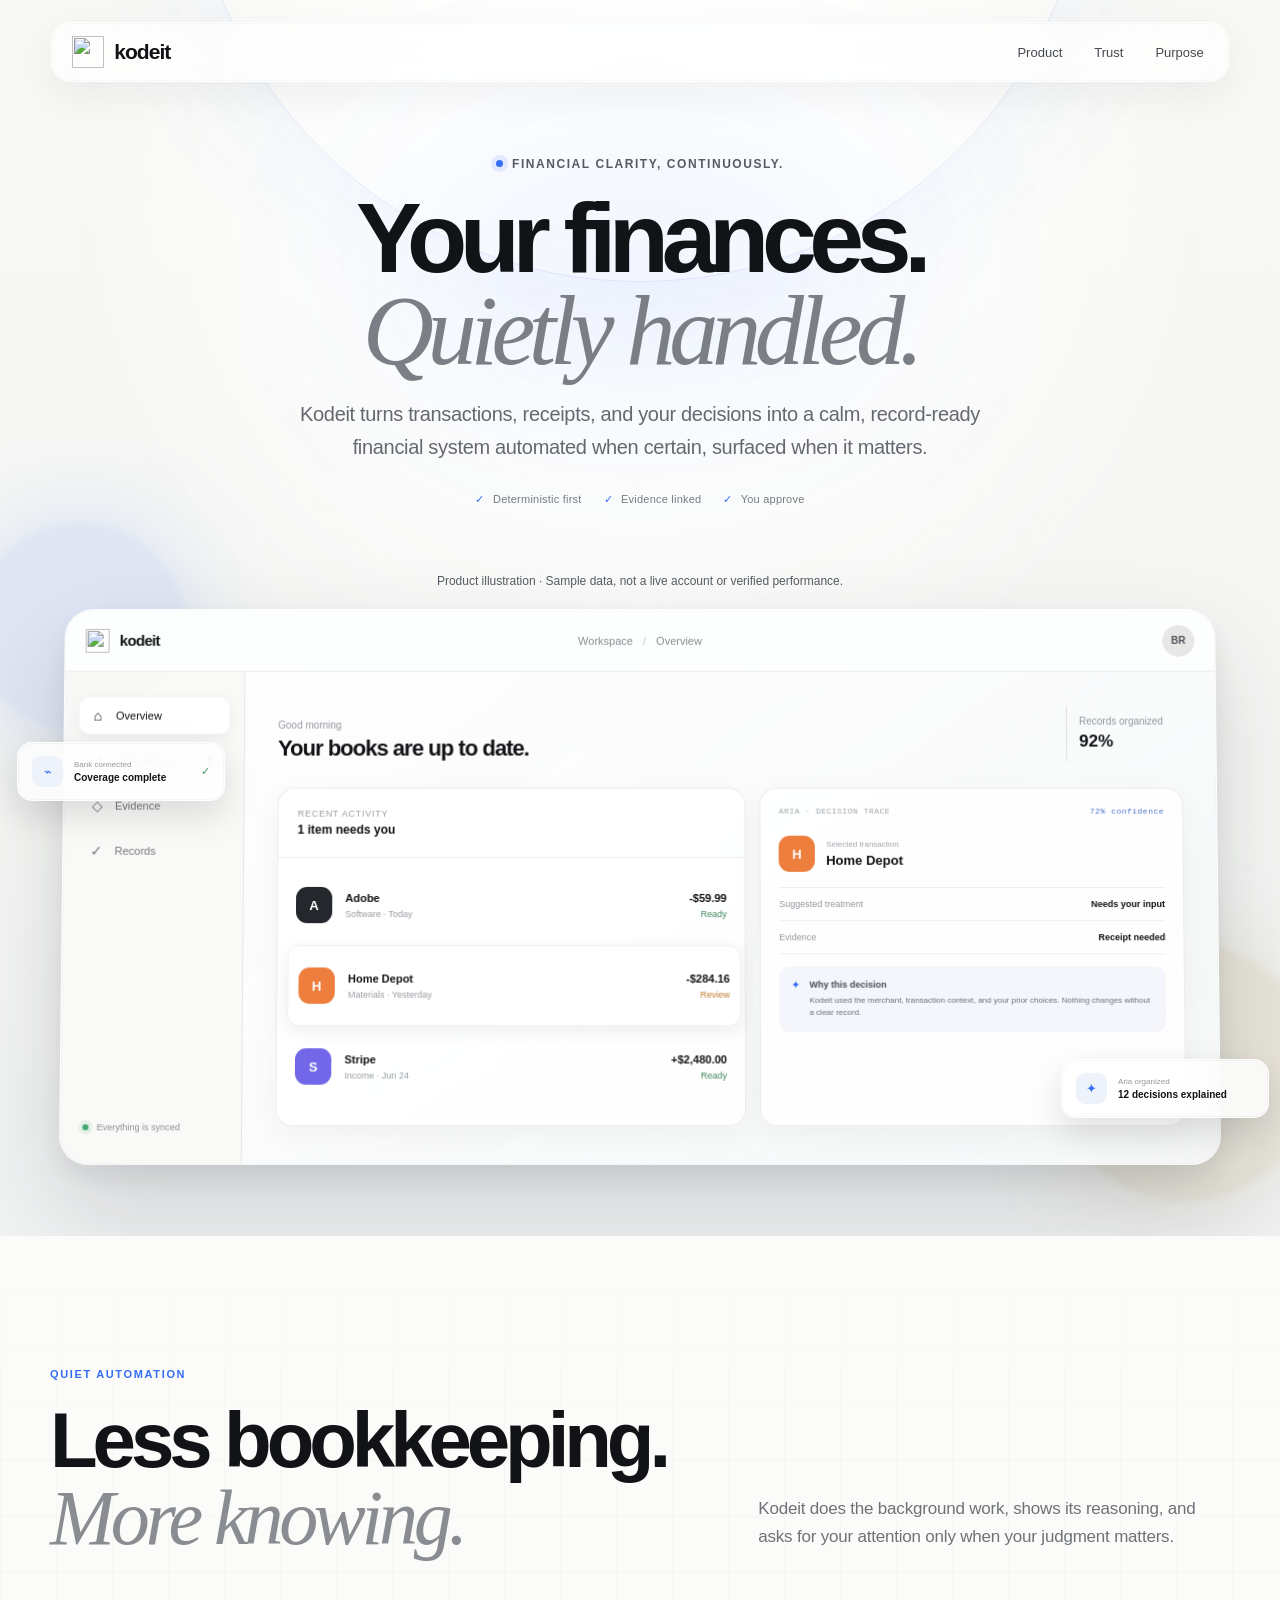
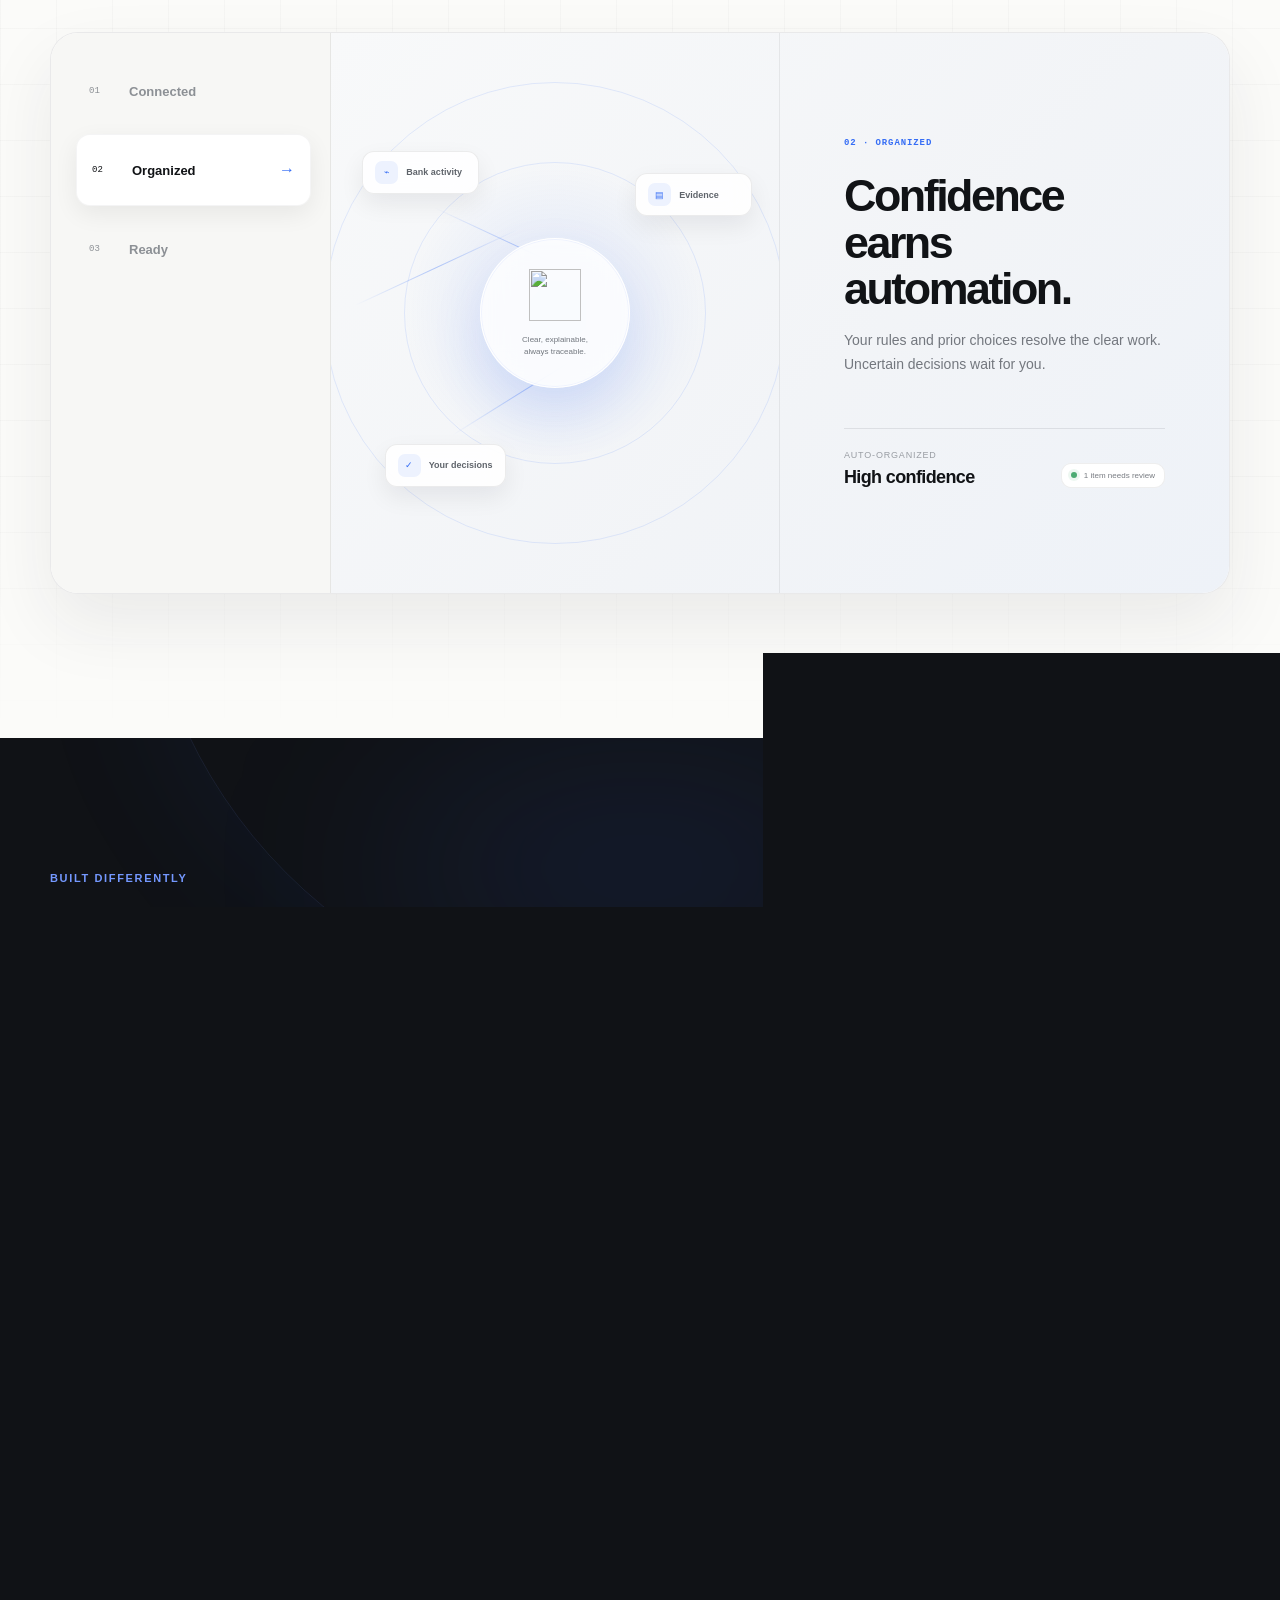
==== commit dd75352f: "Update index.html" ====
--- a/index.html
+++ b/index.html
@@ -6,13 +6,13 @@
   <meta name="description" content="Kodeit — calm, explainable financial intelligence. Explore our approach to organized records, linked evidence, and human review.">
   <meta name="theme-color" content="#f7f7f4">
   <title>Kodeit — Your finances. Quietly handled.</title>
-  <link rel="icon" type="image/png" href="./assets/kodeit-logo.png">
+  <link rel="icon" type="image/png" href="./kodeit-logo.png">
   <link rel="stylesheet" href="./styles.css">
   <script src="./record-preview.js" defer></script>
 </head>
 <body>
 <a class="skip-link" href="#hero-title">Skip to content</a>
-<link rel="preload" as="image" href="./assets/kodeit-logo.png"/>
+<link rel="preload" as="image" href="./kodeit-logo.png"/>
 <main id="top" class="kodeit-landing">
 <header class="site-header">
 <nav class="nav-shell" aria-label="Primary navigation"><a class="wordmark" aria-label="Kodeit home" href="#top"><img src="./assets/kodeit-logo.png" class="mark" width="300" height="300" alt="" aria-hidden="true" decoding="async"/><span>kodeit</span></a><div class="nav-links"><a href="#product">Product</a><a href="#trust">Trust</a><a href="#purpose">Purpose</a></div>
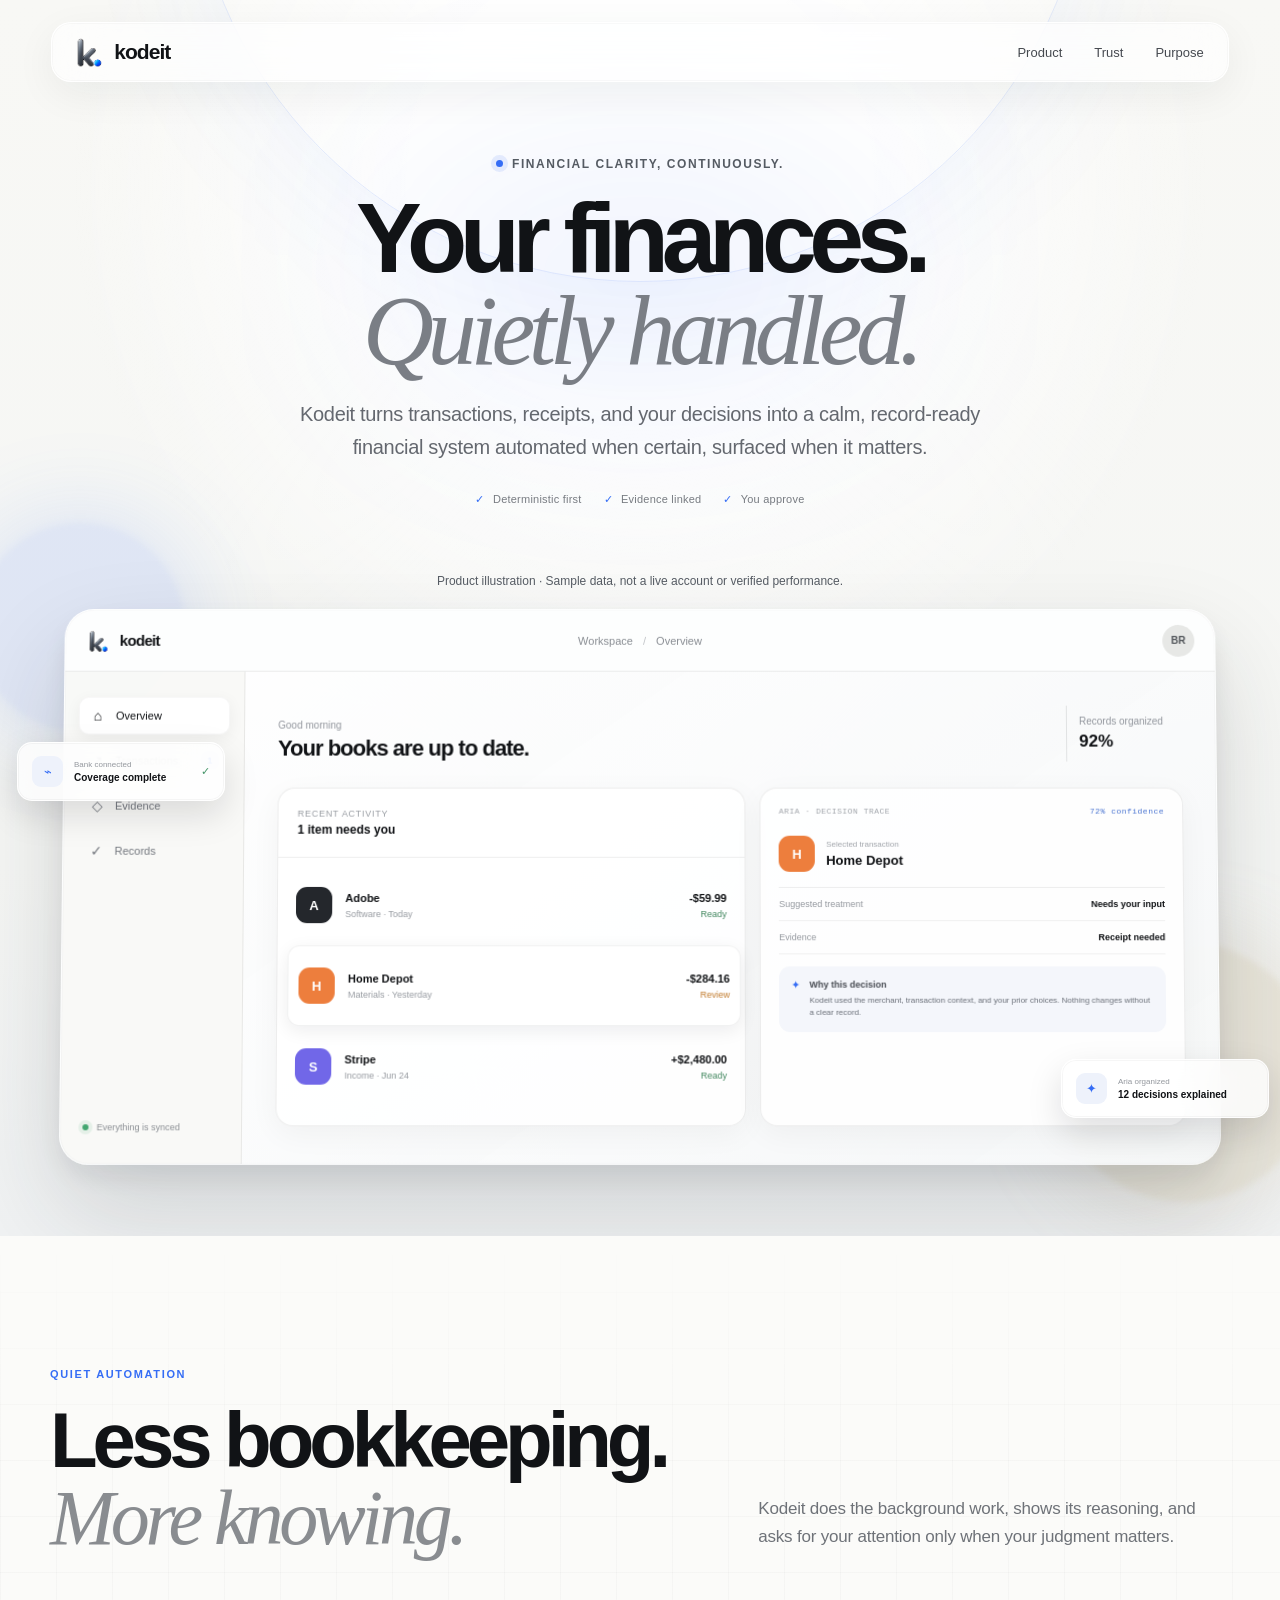
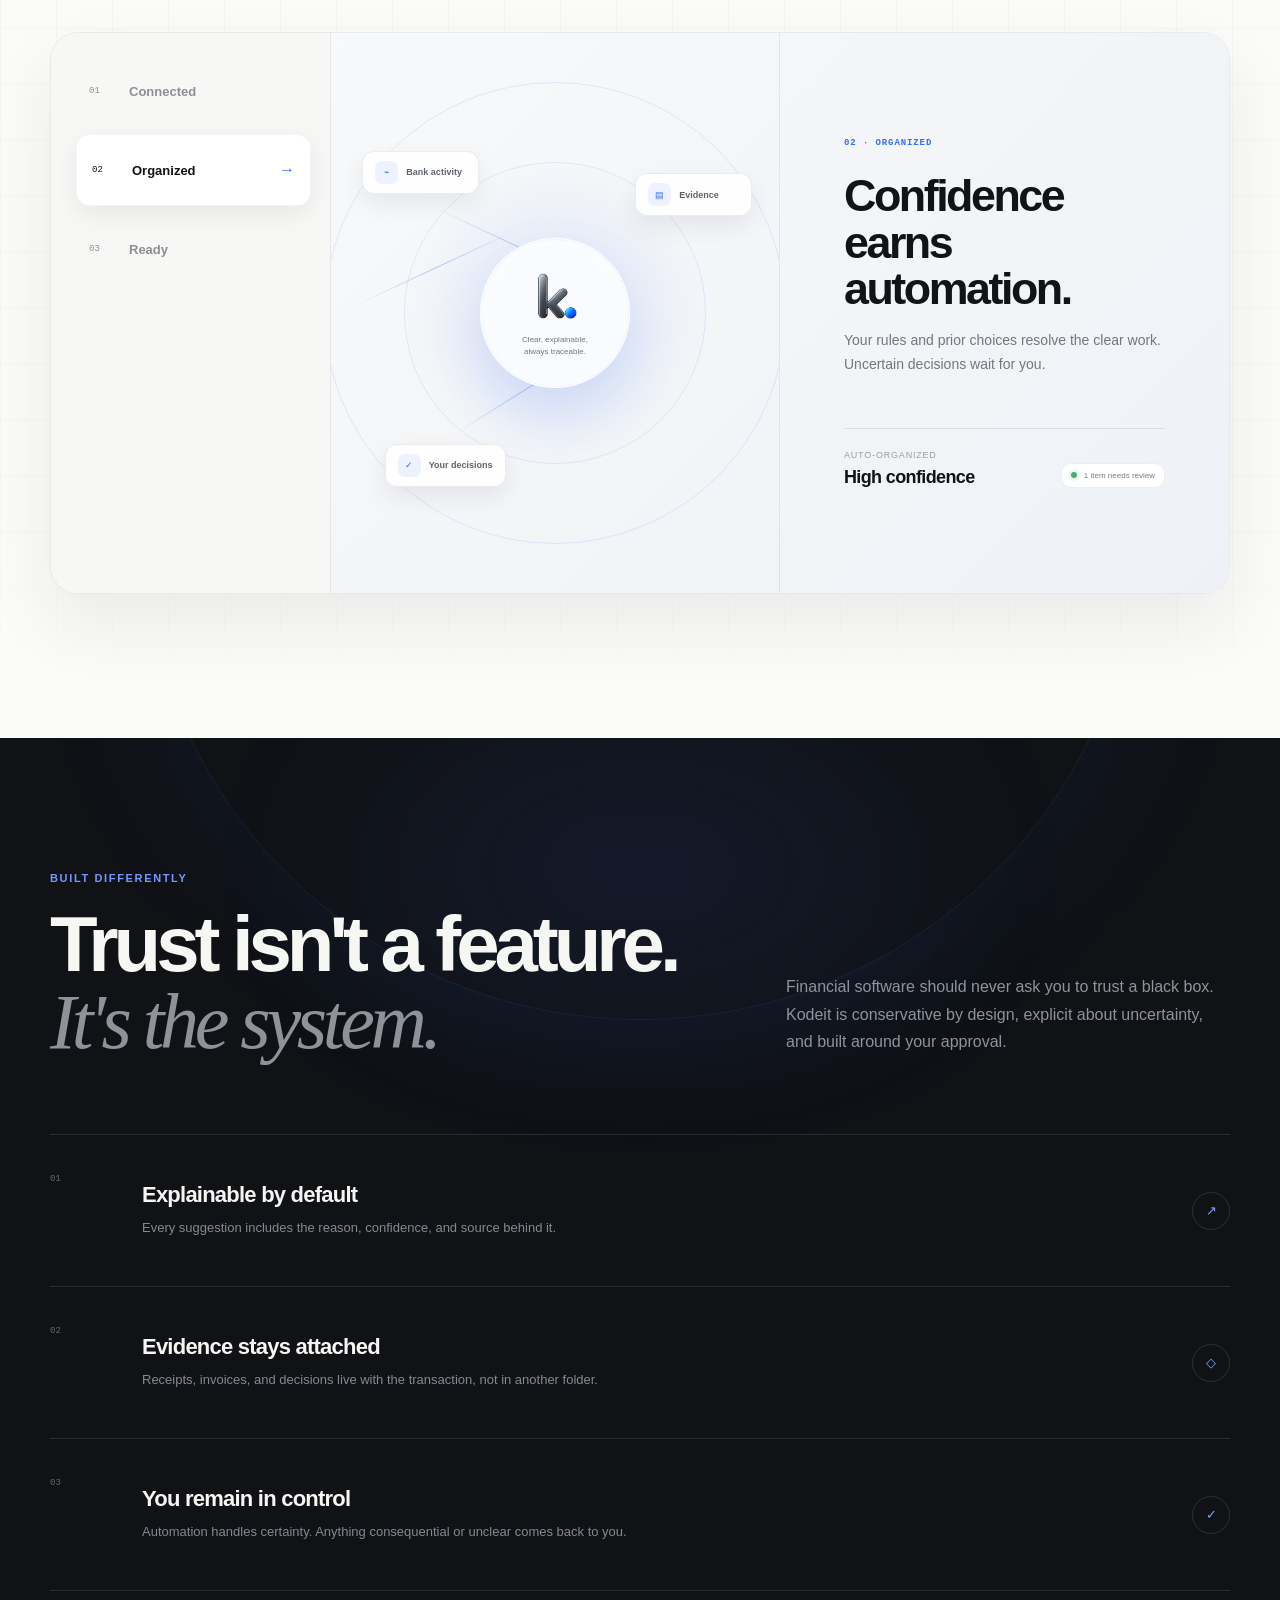
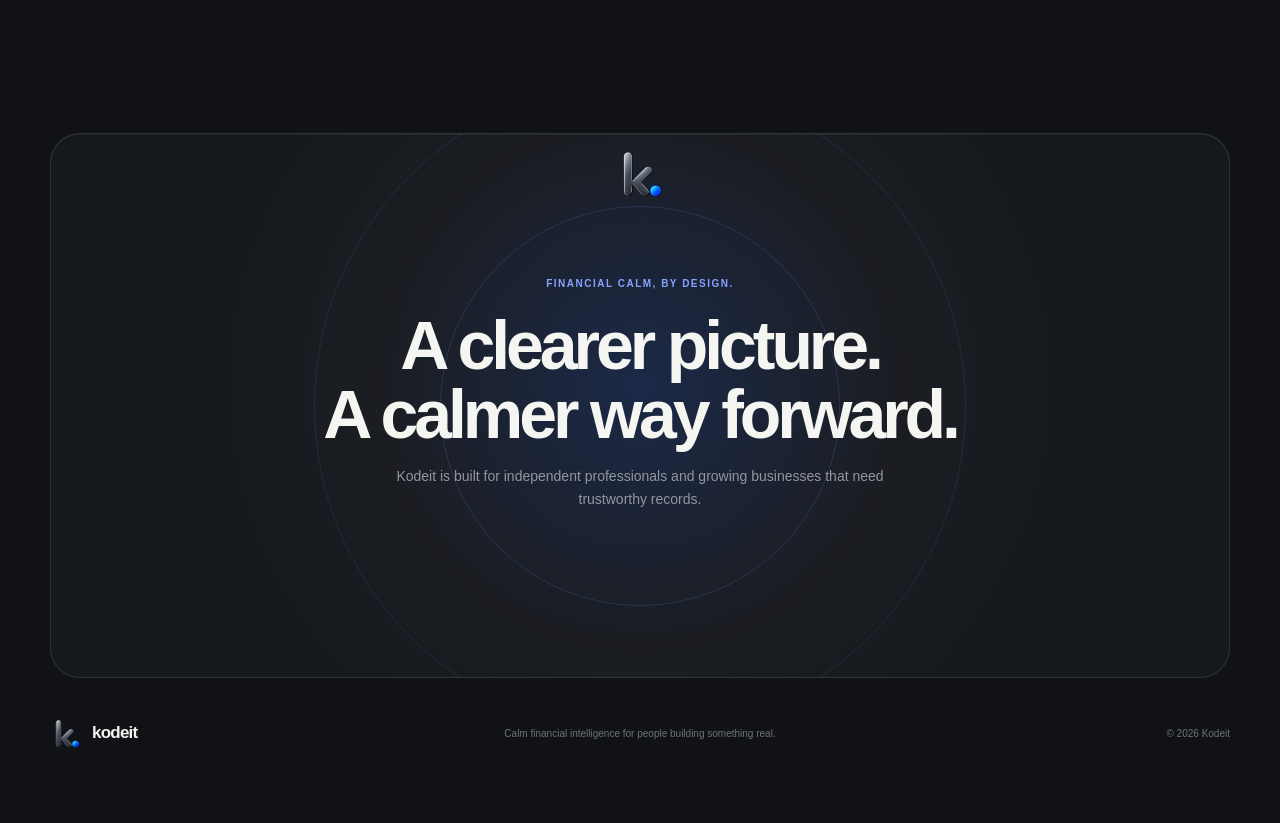
==== commit ac686a25: "Update index.html" ====
--- a/index.html
+++ b/index.html
@@ -15,10 +15,10 @@
 <link rel="preload" as="image" href="./kodeit-logo.png"/>
 <main id="top" class="kodeit-landing">
 <header class="site-header">
-<nav class="nav-shell" aria-label="Primary navigation"><a class="wordmark" aria-label="Kodeit home" href="#top"><img src="./assets/kodeit-logo.png" class="mark" width="300" height="300" alt="" aria-hidden="true" decoding="async"/><span>kodeit</span></a><div class="nav-links"><a href="#product">Product</a><a href="#trust">Trust</a><a href="#purpose">Purpose</a></div>
+<nav class="nav-shell" aria-label="Primary navigation"><a class="wordmark" aria-label="Kodeit home" href="#top"><img src="./kodeit-logo.png" class="mark" width="300" height="300" alt="" aria-hidden="true" decoding="async"/><span>kodeit</span></a><div class="nav-links"><a href="#product">Product</a><a href="#trust">Trust</a><a href="#purpose">Purpose</a></div>
 </nav>
 </header>
-<section class="hero" aria-labelledby="hero-title"><div class="hero-glow" aria-hidden="true"></div><div class="hero-copy reveal"><div class="eyebrow"><span></span> Financial clarity, continuously.</div><h1 id="hero-title">Your finances.<br/><em>Quietly handled.</em></h1><p>Kodeit turns transactions, receipts, and your decisions into a calm, record-ready financial system automated when certain, surfaced when it matters.</p><ul class="trust-notes" aria-label="Kodeit principles"><li><span>✓</span> Deterministic first</li><li><span>✓</span> Evidence linked</li><li><span>✓</span> You approve</li></ul></div><div class="product-stage reveal-late" aria-label="Static Kodeit product illustration with sample data"><p class="preview-notice">Product illustration · Sample data, not a live account or verified performance.</p><div class="ambient-orb orb-one" aria-hidden="true"></div><div class="ambient-orb orb-two" aria-hidden="true"></div><div class="app-frame"><div class="app-topbar"><div class="mini-wordmark"><img src="./assets/kodeit-logo.png" class="mark small" width="300" height="300" alt="" aria-hidden="true" decoding="async"/> kodeit</div><div class="app-context">Workspace <span>/</span> Overview</div><div class="avatar" aria-label="Illustrative user initials">BR</div></div><div class="app-body">
+<section class="hero" aria-labelledby="hero-title"><div class="hero-glow" aria-hidden="true"></div><div class="hero-copy reveal"><div class="eyebrow"><span></span> Financial clarity, continuously.</div><h1 id="hero-title">Your finances.<br/><em>Quietly handled.</em></h1><p>Kodeit turns transactions, receipts, and your decisions into a calm, record-ready financial system automated when certain, surfaced when it matters.</p><ul class="trust-notes" aria-label="Kodeit principles"><li><span>✓</span> Deterministic first</li><li><span>✓</span> Evidence linked</li><li><span>✓</span> You approve</li></ul></div><div class="product-stage reveal-late" aria-label="Static Kodeit product illustration with sample data"><p class="preview-notice">Product illustration · Sample data, not a live account or verified performance.</p><div class="ambient-orb orb-one" aria-hidden="true"></div><div class="ambient-orb orb-two" aria-hidden="true"></div><div class="app-frame"><div class="app-topbar"><div class="mini-wordmark"><img src="./kodeit-logo.png" class="mark small" width="300" height="300" alt="" aria-hidden="true" decoding="async"/> kodeit</div><div class="app-context">Workspace <span>/</span> Overview</div><div class="avatar" aria-label="Illustrative user initials">BR</div></div><div class="app-body">
 <aside class="app-sidebar" aria-label="Illustrative workspace sections"><div class="side-active static-control"><span class="side-icon">⌂</span> Overview</div><div class="static-control"><span class="side-icon">↗</span> Transactions <b>1</b></div><div class="static-control"><span class="side-icon">◇</span> Evidence</div><div class="static-control"><span class="side-icon">✓</span> Records</div><div class="sidebar-bottom"><span class="pulse-dot"></span> Everything is synced</div>
 </aside><div class="workspace"><div class="workspace-heading"><div><span>Good morning</span><h2>Your books are up to date.</h2></div><div class="readiness"><span>Records organized</span><strong>92%</strong></div></div><div class="workspace-grid">
 <section class="transactions-card" aria-label="Recent transactions"><div class="card-heading"><div><span>Recent activity</span><strong>1 item needs you</strong></div></div><div class="transaction-list"><button class="transaction-row " type="button" data-preview-record="Adobe" aria-pressed="false" aria-controls="preview-record-details"><span class="merchant-icon merchant-0">A</span><span class="merchant-copy"><strong>Adobe</strong><small>Software · Today</small></span><span class="transaction-meta"><strong>-$59.99</strong><small class="status-ready">Ready</small></span></button><button class="transaction-row selected" type="button" data-preview-record="Home Depot" aria-pressed="true" aria-controls="preview-record-details"><span class="merchant-icon merchant-1">H</span><span class="merchant-copy"><strong>Home Depot</strong><small>Materials · Yesterday</small></span><span class="transaction-meta"><strong>-$284.16</strong><small class="status-review">Review</small></span></button><button class="transaction-row " type="button" data-preview-record="Stripe" aria-pressed="false" aria-controls="preview-record-details"><span class="merchant-icon merchant-2">S</span><span class="merchant-copy"><strong>Stripe</strong><small>Income · Jun 24</small></span><span class="transaction-meta"><strong>+$2,480.00</strong><small class="status-ready">Ready</small></span></button></div>
@@ -26,7 +26,7 @@
 <section class="clarity-card" aria-label="Details for Home Depot" id="preview-record-details" aria-live="polite" aria-atomic="true"><div class="clarity-top"><span>ARIA · DECISION TRACE</span><span class="confidence">72% confidence</span></div><div class="clarity-merchant"><span class="merchant-icon merchant-1">H</span><div><small>Selected transaction</small><strong>Home Depot</strong></div></div><div class="decision-line"><span>Suggested treatment</span><strong>Needs your input</strong></div><div class="decision-line"><span>Evidence</span><strong>Receipt needed</strong></div><div class="reason-box"><span class="reason-spark">✦</span><p><strong>Why this decision</strong>Kodeit used the merchant, transaction context, and your prior choices. Nothing changes without a clear record.</p></div>
 </section></div></div></div></div><div class="float-chip float-chip-left"><span class="chip-icon">⌁</span><div><small>Bank connected</small><strong>Coverage complete</strong></div><span class="chip-check">✓</span></div><div class="float-chip float-chip-right"><span class="chip-icon">✦</span><div><small>Aria organized</small><strong>12 decisions explained</strong></div></div></div>
 </section>
-<section id="product" class="automation-section" aria-labelledby="automation-title"><div class="section-shell"><div class="section-intro"><div><span class="section-kicker">Quiet automation</span><h2 id="automation-title">Less bookkeeping.<br/><em>More knowing.</em></h2></div><p>Kodeit does the background work, shows its reasoning, and asks for your attention only when your judgment matters.</p></div><div class="automation-experience"><div class="step-nav" aria-label="How Kodeit works"><div class="static-control"><span>01</span><strong>Connected</strong><i aria-hidden="true">→</i></div><div class="active static-control"><span>02</span><strong>Organized</strong><i aria-hidden="true">→</i></div><div class="static-control"><span>03</span><strong>Ready</strong><i aria-hidden="true">→</i></div></div><div class="automation-visual"><div class="signal-field" aria-hidden="true"><span class="signal-line line-one"></span><span class="signal-line line-two"></span><span class="signal-line line-three"></span><div class="source-pill source-bank"><span>⌁</span> Bank activity</div><div class="source-pill source-doc"><span>▤</span> Evidence</div><div class="source-pill source-rule"><span>✓</span> Your decisions</div><div class="kodeit-core"><img src="./assets/kodeit-logo.png" class="mark core-mark" width="300" height="300" alt="" aria-hidden="true" decoding="async"/><small>Clear, explainable,<br/>always traceable.</small></div></div>
+<section id="product" class="automation-section" aria-labelledby="automation-title"><div class="section-shell"><div class="section-intro"><div><span class="section-kicker">Quiet automation</span><h2 id="automation-title">Less bookkeeping.<br/><em>More knowing.</em></h2></div><p>Kodeit does the background work, shows its reasoning, and asks for your attention only when your judgment matters.</p></div><div class="automation-experience"><div class="step-nav" aria-label="How Kodeit works"><div class="static-control"><span>01</span><strong>Connected</strong><i aria-hidden="true">→</i></div><div class="active static-control"><span>02</span><strong>Organized</strong><i aria-hidden="true">→</i></div><div class="static-control"><span>03</span><strong>Ready</strong><i aria-hidden="true">→</i></div></div><div class="automation-visual"><div class="signal-field" aria-hidden="true"><span class="signal-line line-one"></span><span class="signal-line line-two"></span><span class="signal-line line-three"></span><div class="source-pill source-bank"><span>⌁</span> Bank activity</div><div class="source-pill source-doc"><span>▤</span> Evidence</div><div class="source-pill source-rule"><span>✓</span> Your decisions</div><div class="kodeit-core"><img src="./kodeit-logo.png" class="mark core-mark" width="300" height="300" alt="" aria-hidden="true" decoding="async"/><small>Clear, explainable,<br/>always traceable.</small></div></div>
 <article class="step-detail"><span class="step-number">02 · Organized</span><h3>Confidence earns automation.</h3><p>Your rules and prior choices resolve the clear work. Uncertain decisions wait for you.</p><div class="step-result"><div><small>Auto-organized</small><strong>High confidence</strong></div><span><i></i> 1 item needs review</span></div>
 </article></div></div></div>
 </section>
@@ -36,8 +36,8 @@
 <article><span class="principle-number">02</span><div><h3>Evidence stays attached</h3><p>Receipts, invoices, and decisions live with the transaction, not in another folder.</p></div><span class="principle-icon" aria-hidden="true">◇</span>
 </article>
 <article><span class="principle-number">03</span><div><h3>You remain in control</h3><p>Automation handles certainty. Anything consequential or unclear comes back to you.</p></div><span class="principle-icon" aria-hidden="true">✓</span>
-</article></div><div id="purpose" class="closing-card"><div class="closing-orbit" aria-hidden="true"><img src="./assets/kodeit-logo.png" class="mark closing-mark" width="300" height="300" alt="" aria-hidden="true" decoding="async"/></div><div class="closing-copy"><span>Financial calm, by design.</span><h2>A clearer picture.<br/>A calmer way forward.</h2><p>Kodeit is built for independent professionals and growing businesses that need trustworthy records.</p></div></div>
-<footer><a class="wordmark" aria-label="Kodeit home" href="#top"><img src="./assets/kodeit-logo.png" class="mark" width="300" height="300" alt="" aria-hidden="true" decoding="async"/><span>kodeit</span></a><p>Calm financial intelligence for people building something real.</p><span>© 2026 Kodeit</span>
+</article></div><div id="purpose" class="closing-card"><div class="closing-orbit" aria-hidden="true"><img src="./kodeit-logo.png" class="mark closing-mark" width="300" height="300" alt="" aria-hidden="true" decoding="async"/></div><div class="closing-copy"><span>Financial calm, by design.</span><h2>A clearer picture.<br/>A calmer way forward.</h2><p>Kodeit is built for independent professionals and growing businesses that need trustworthy records.</p></div></div>
+<footer><a class="wordmark" aria-label="Kodeit home" href="#top"><img src="./kodeit-logo.png" class="mark" width="300" height="300" alt="" aria-hidden="true" decoding="async"/><span>kodeit</span></a><p>Calm financial intelligence for people building something real.</p><span>© 2026 Kodeit</span>
 </footer></div>
 </section>
 </main>
